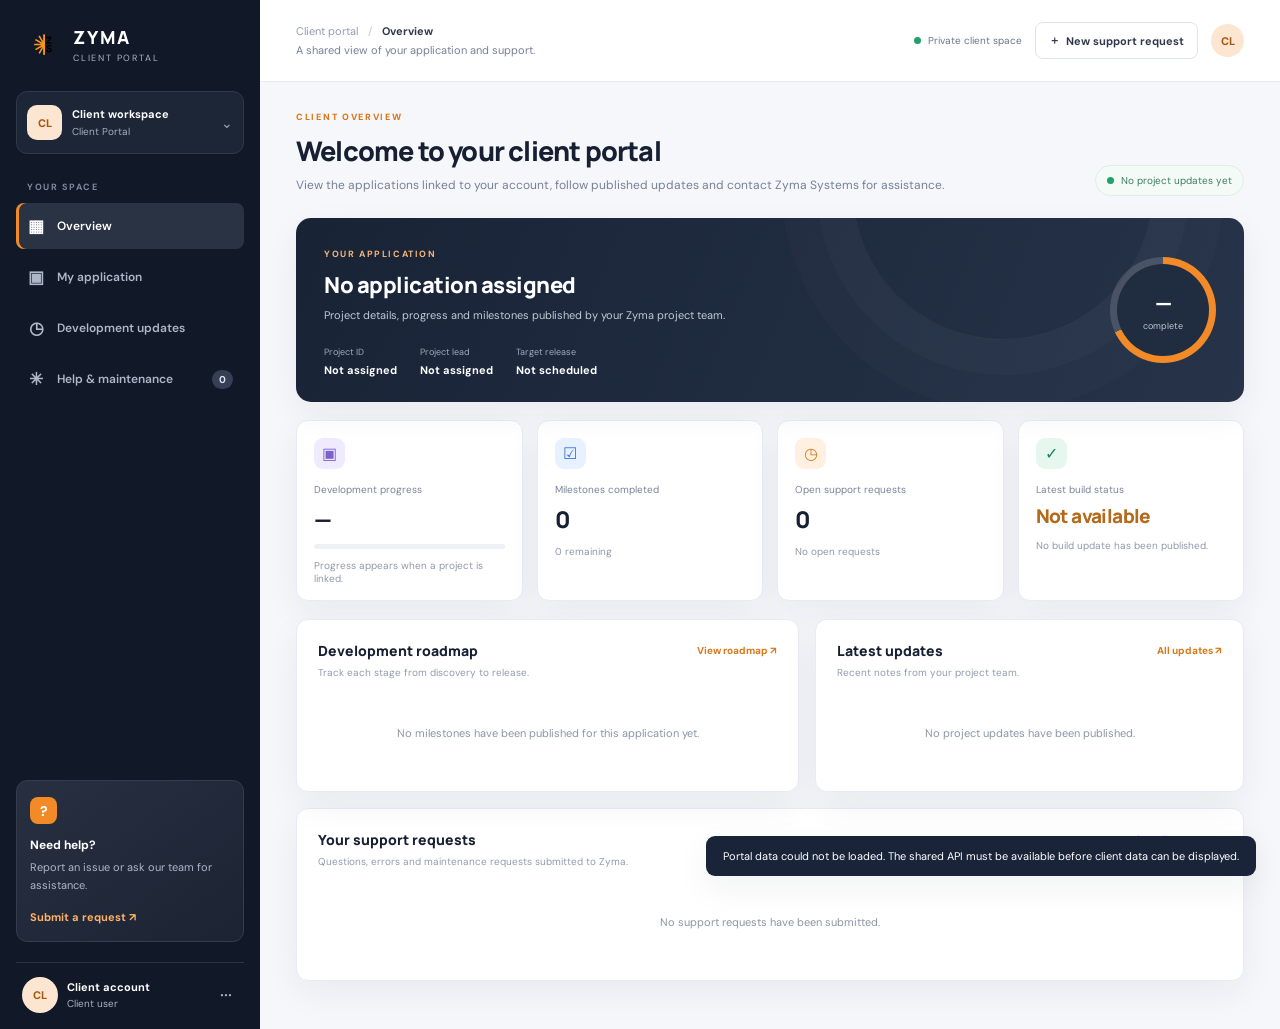
==== client-portal.html @ c05b600d "connected projects" ====
<!doctype html>
<html lang="en">
<head>
  <meta charset="utf-8"><meta name="viewport" content="width=device-width, initial-scale=1">
  <meta name="theme-color" content="#111827"><meta name="description" content="Zyma Systems client application portal">
  <link rel="icon" type="image/png" href="assets/zyma-symbol.png">
  <link rel="preconnect" href="https://fonts.googleapis.com"><link rel="preconnect" href="https://fonts.gstatic.com" crossorigin>
  <link href="https://fonts.googleapis.com/css2?family=DM+Sans:wght@400;500;600;700&family=Manrope:wght@500;600;700;800&display=swap" rel="stylesheet">
  <link rel="stylesheet" href="client-portal.css"><title>Zyma Client Portal</title>
</head>
<body>
  <div class="portal-shell">
    <aside class="portal-sidebar">
      <a class="brand" href="client-portal.html"><img src="assets/zyma-symbol.png" alt="Zyma Systems"><span><strong>ZYMA</strong><small>CLIENT PORTAL</small></span></a>
      <div class="client-workspace"><span class="client-icon">CL</span><div><strong>Client workspace</strong><small>Client Portal</small></div><span class="chevron">⌄</span></div>
      <p class="nav-caption">YOUR SPACE</p>
      <nav class="portal-nav" aria-label="Client portal navigation">
        <button class="portal-nav-item active" data-section="overview"><span>▦</span>Overview</button>
        <button class="portal-nav-item" data-section="application"><span>▣</span>My application</button>
        <button class="portal-nav-item" data-section="updates"><span>◷</span>Development updates</button>
        <button class="portal-nav-item" data-section="support"><span>✳</span>Help & maintenance <b id="nav-ticket-count">0</b></button>
      </nav>
      <div class="sidebar-bottom"><div class="help-card"><span class="help-icon">?</span><strong>Need help?</strong><p>Report an issue or ask our team for assistance.</p><button data-open-request>Submit a request ↗</button></div><div class="portal-user"><span class="avatar">CL</span><span><strong>Client account</strong><small>Client user</small></span><button id="client-menu" aria-label="Account options">···</button></div></div>
    </aside>
    <main class="portal-main">
      <header class="portal-topbar"><div><p class="breadcrumb">Client portal <span>/</span> <strong id="current-breadcrumb">Overview</strong></p><p class="topbar-note">A shared view of your application and support.</p></div><div class="top-actions"><span class="secure-label"><i></i> Private client space</span><button class="outline-button" data-open-request>＋ <span>New support request</span></button><button class="avatar avatar-small" title="Client account">CL</button></div></header>
      <div class="portal-content">
        <section class="portal-section active" id="section-overview">
          <div class="welcome-row"><div><p class="eyebrow">CLIENT OVERVIEW</p><h1>Welcome to your client portal</h1><p class="muted">View the applications linked to your account, follow published updates and contact Zyma Systems for assistance.</p></div><div class="project-selector-wrap" id="project-selector-wrap" hidden><label for="portal-project-selector">Application</label><select id="portal-project-selector" aria-label="Choose an application"></select></div><span class="updated-pill" id="portal-update-status"><i></i> No project updates yet</span></div>
          <div class="project-banner"><div class="banner-copy"><span class="banner-label">YOUR APPLICATION</span><h2>Your application</h2><p>Project details, progress and milestones published by your Zyma project team.</p><div class="banner-meta"><span>Project ID <strong id="portal-project-code">Not assigned</strong></span><span>Project lead <strong id="portal-project-lead">Not assigned</strong></span><span>Target release <strong id="portal-target-date">Not scheduled</strong></span></div></div><div class="progress-ring" aria-label="No project progress available"><div><strong id="portal-progress-ring">—</strong><span>complete</span></div></div></div>
          <div class="stats-grid"><article class="stat-card"><span class="stat-icon purple">▣</span><span class="stat-label">Development progress</span><strong id="portal-progress-stat">—</strong><div class="mini-progress"><span id="portal-progress-bar" style="width:0%"></span></div><small id="portal-progress-note">Progress appears when a project is linked.</small></article><article class="stat-card"><span class="stat-icon blue">☑</span><span class="stat-label">Milestones completed</span><strong id="portal-milestones-completed">—</strong><small id="portal-milestones-note">No milestones available.</small></article><article class="stat-card"><span class="stat-icon orange">◷</span><span class="stat-label">Open support requests</span><strong id="open-ticket-stat">0</strong><small id="support-stat-note">Requests submitted through your account will appear here.</small></article><article class="stat-card"><span class="stat-icon green">✓</span><span class="stat-label">Latest build status</span><strong class="status-word" id="portal-build-status">Not available</strong><small id="portal-build-updated">No build update has been published.</small></article></div>
          <div class="overview-grid"><section class="surface-card milestones-card"><div class="section-heading"><div><h2>Development roadmap</h2><p>Track each stage from discovery to release.</p></div><button class="text-button" data-go="application">View roadmap ↗</button></div><div class="roadmap-list" id="overview-milestone-track"><div class="empty-state">Milestones will appear when they are assigned to your application.</div></div></section>
            <section class="surface-card updates-card"><div class="section-heading"><div><h2>Latest updates</h2><p>Recent notes from your project team.</p></div><button class="text-button" data-go="updates">All updates ↗</button></div><div class="update-feed" id="overview-update-feed"><div class="empty-state">No project updates have been published.</div></div></section></div>
          <section class="surface-card support-preview"><div class="section-heading"><div><h2>Your support requests</h2><p>Questions, errors and maintenance requests submitted to Zyma.</p></div><button class="text-button" data-go="support">View all requests ↗</button></div><div class="ticket-list" id="overview-ticket-list"><div class="empty-state">Your support requests will appear here.</div></div></section>
        </section>
        <section class="portal-section" id="section-application"><div class="page-intro"><p class="eyebrow">PROJECT DETAILS</p><h1>My application</h1><p class="muted">Review the scope, current status and milestone-by-milestone progress of your application.</p></div><div class="detail-layout"><section class="surface-card"><div class="section-heading"><div><h2>Application summary</h2><p>Project information visible to your client account.</p></div><span class="status-chip" id="portal-project-status">No project linked</span></div><dl class="detail-list"><div><dt>Application</dt><dd id="portal-detail-name">Not assigned</dd></div><div><dt>Project reference</dt><dd id="portal-detail-code">Not assigned</dd></div><div><dt>Project start date</dt><dd id="portal-detail-start">Not scheduled</dd></div><div><dt>Target release</dt><dd id="portal-detail-due">Not scheduled</dd></div><div><dt>Project lead</dt><dd id="portal-detail-lead">Not assigned</dd></div><div><dt>Current phase</dt><dd id="portal-detail-phase">Not available</dd></div></dl><div class="scope-block"><h3>Application scope</h3><ul id="portal-scope-list"><li>Project scope has not been published.</li></ul></div></section><section class="surface-card"><div class="section-heading"><div><h2>Milestone tracker</h2><p>Current recorded progress.</p></div></div><div class="milestone-track" id="full-milestone-track"></div></section></div><section class="surface-card portal-tasks-card"><div class="section-heading"><div><h2>Development tasks</h2><p>Tasks recorded by your project team. Internal assignments and priorities are not shown.</p></div><span class="status-chip" id="portal-task-summary">Loading tasks…</span></div><div class="portal-task-list" id="portal-task-list"><div class="empty-state">Loading development tasks…</div></div></section></section>
        <section class="portal-section" id="section-updates"><div class="page-intro"><p class="eyebrow">PROJECT COMMUNICATION</p><h1>Development updates</h1><p class="muted">Progress notes, decisions and release information shared by your project team.</p></div><div class="surface-card"><div class="filter-row"><div><h2>Project activity</h2><p>Updates are shown newest first.</p></div><select id="update-filter" aria-label="Filter updates"><option value="all">All updates</option><option value="Development">Development</option><option value="Milestone">Milestone</option><option value="Approval">Approval</option></select></div><div class="full-update-feed" id="full-update-feed"><div class="empty-state">No project updates have been published.</div></div></div></section>
        <section class="portal-section" id="section-support"><div class="page-intro support-intro"><div><p class="eyebrow">CLIENT SUPPORT</p><h1>Help & maintenance</h1><p class="muted">Report an error, request assistance or ask for maintenance on your application.</p></div><button class="primary-button" data-open-request>＋ Submit a request</button></div><div class="support-notice"><span>i</span><div><strong>Experiencing an error?</strong><p>Include the page where it happened, what you were doing, the exact error message and a screenshot if possible. Do not include passwords or confidential payment details.</p></div></div><div class="support-stats"><div><span>All requests</span><strong id="all-ticket-count">0</strong></div><div><span>Open</span><strong id="open-ticket-count">0</strong></div><div><span>Resolved</span><strong id="resolved-ticket-count">0</strong></div></div><section class="surface-card"><div class="filter-row"><div><h2>Request history</h2><p>Follow progress and see replies from the team.</p></div><select id="ticket-filter" aria-label="Filter support requests"><option value="all">All requests</option><option value="open">Open</option><option value="resolved">Resolved</option></select></div><div class="ticket-list" id="full-ticket-list"></div></section></section>
      </div>
    </main>
  </div>
  <div class="modal-backdrop" id="request-modal" hidden><section class="request-modal" role="dialog" aria-modal="true" aria-labelledby="request-title"><div class="modal-heading"><div><p class="eyebrow">CLIENT SUPPORT</p><h2 id="request-title">Submit a support request</h2><p>Our team will review the details and update the request status.</p></div><button class="close-modal" id="close-request" aria-label="Close">×</button></div><form id="request-form"><label>Request type<select name="type" required><option value="">Select a request type</option><option>Error / bug report</option><option>Technical assistance</option><option>Maintenance request</option><option>Change or enhancement</option><option>General question</option></select></label><label>Subject<input name="subject" required maxlength="120" placeholder="e.g. Error when submitting an enquiry"></label><div class="form-two"><label>Priority<select name="priority" required><option value="Normal">Normal</option><option value="Low">Low</option><option value="High">High</option><option value="Urgent">Urgent — application unavailable</option></select></label><label>Page or feature<input name="location" placeholder="e.g. Enquiries page"></label></div><label>Describe the issue or request<textarea name="description" required rows="5" placeholder="What happened? What did you expect? Include any error message and steps to reproduce it."></textarea></label><label>Screenshot or evidence <span class="optional">(optional)</span><input type="file" name="attachment" id="request-attachment" accept="image/*,.pdf,.txt,.log"><small class="field-hint">Attach a screenshot, log file or document that helps explain the issue.</small></label><div class="privacy-note">Please do not include passwords, access tokens or confidential personal/payment information.</div><p class="form-feedback" id="request-feedback" role="status"></p><div class="modal-actions"><button type="button" class="outline-button" id="cancel-request">Cancel</button><button class="primary-button" type="submit">Submit request ↗</button></div></form></section></div>
  <div class="toast" id="portal-toast" role="status" aria-live="polite"></div>
  <script src="client-portal.js"></script>
</body></html>
---- client-portal.css ----
:root{--ink:#172033;--muted:#758096;--line:#e8ebf1;--panel:#fff;--bg:#f6f7fb;--orange:#f28a28;--orange-dark:#dc7415;--nav:#111827;--nav-muted:#a5adbd;--green:#16845b;--blue:#3878d6;--purple:#7b61c9;--shadow:0 12px 35px rgba(23,32,51,.06)}*{box-sizing:border-box}body{margin:0;background:var(--bg);color:var(--ink);font-family:'DM Sans',sans-serif;font-size:14px}button,input,select,textarea{font:inherit}button{cursor:pointer}button:focus-visible,a:focus-visible,input:focus-visible,select:focus-visible,textarea:focus-visible{outline:3px solid #f5b46f;outline-offset:2px}.portal-shell{min-height:100vh;display:grid;grid-template-columns:260px minmax(0,1fr)}.portal-sidebar{background:var(--nav);color:#fff;display:flex;flex-direction:column;padding:25px 16px 16px;min-height:100vh}.brand{display:flex;align-items:center;gap:11px;text-decoration:none;color:#fff;padding:0 9px 27px}.brand img{width:37px;height:37px;object-fit:contain}.brand span,.client-workspace div,.portal-user>span:nth-child(2){display:flex;flex-direction:column;gap:3px}.brand strong{font:800 18px Manrope,sans-serif;letter-spacing:2px}.brand small{font-size:9px;letter-spacing:1.8px;color:#aeb5c4}.client-workspace{display:flex;align-items:center;gap:10px;padding:13px 10px;background:#1d2637;border:1px solid #30394a;border-radius:11px;margin-bottom:27px}.client-icon{width:35px;height:35px;border-radius:10px;background:#fce6d2;color:#a9550b;display:grid;place-items:center;font-weight:800;font-size:11px;flex-shrink:0}.client-workspace div{min-width:0;flex:1}.client-workspace strong{font-size:11px;line-height:1.4}.client-workspace small{font-size:10px;color:var(--nav-muted)}.chevron{color:#9ba5b6}.nav-caption{font-size:9px;font-weight:700;letter-spacing:1.5px;color:#7f899d;padding:0 11px;margin:0 0 10px}.portal-nav{display:grid;gap:5px}.portal-nav-item{border:0;background:transparent;color:#aeb7c8;text-align:left;border-radius:8px;padding:12px 11px;display:flex;align-items:center;gap:12px;font-weight:600;font-size:12px}.portal-nav-item>span{width:18px;font-size:17px;text-align:center}.portal-nav-item b{margin-left:auto;border-radius:20px;background:#354054;color:#dfe5ef;font-size:10px;padding:3px 7px}.portal-nav-item:hover,.portal-nav-item.active{background:#2a3344;color:#fff}.portal-nav-item.active{box-shadow:inset 3px 0 var(--orange)}.sidebar-bottom{margin-top:auto}.help-card{padding:16px 13px;border-radius:11px;background:linear-gradient(145deg,#272f40,#1c2434);border:1px solid #343c4d;margin:20px 0}.help-icon{width:27px;height:27px;border-radius:8px;background:#f28a28;color:#fff;display:grid;place-items:center;font-weight:800;margin-bottom:11px}.help-card strong{font-size:12px}.help-card p{font-size:11px;line-height:1.6;color:#aeb7c8;margin:6px 0 13px}.help-card button{padding:0;border:0;background:transparent;color:#ffb267;font-weight:700;font-size:11px}.portal-user{display:flex;align-items:center;gap:9px;padding:14px 6px 0;border-top:1px solid #2d3545}.avatar{display:grid;place-items:center;border:0;border-radius:50%;width:36px;height:36px;background:#fce6d2;color:#a9550b;font-weight:800;font-size:11px;flex-shrink:0}.portal-user>span:nth-child(2){min-width:0;flex:1}.portal-user strong{font-size:11px}.portal-user small{font-size:10px;color:#aab3c3}.portal-user button{border:0;background:transparent;color:#aab3c3;font-size:20px}.portal-main{min-width:0}.portal-topbar{height:82px;padding:0 36px;border-bottom:1px solid var(--line);background:#fff;display:flex;align-items:center;justify-content:space-between;gap:20px}.breadcrumb{margin:0 0 5px;color:#929bad;font-size:11px}.breadcrumb span{padding:0 7px;color:#c2c8d3}.breadcrumb strong{color:#30394b;font-weight:700}.topbar-note{margin:0;font-size:11px;color:var(--muted)}.top-actions{display:flex;align-items:center;gap:13px}.secure-label{font-size:10px;color:#687589;display:flex;align-items:center;gap:7px;white-space:nowrap}.secure-label i,.updated-pill i{display:inline-block;width:7px;height:7px;border-radius:50%;background:#20a16b}.outline-button,.primary-button{border-radius:8px;padding:10px 13px;font-weight:700;font-size:11px;display:inline-flex;align-items:center;justify-content:center;gap:6px}.outline-button{border:1px solid #dfe4ec;background:#fff;color:#30394b}.outline-button:hover{background:#f8f9fb}.primary-button{border:1px solid var(--orange);background:var(--orange);color:#fff;box-shadow:0 4px 9px #f28a2826}.primary-button:hover{background:var(--orange-dark)}.avatar-small{width:33px;height:33px}.portal-content{max-width:1510px;margin:0 auto;padding:29px 36px 48px}.portal-section{display:none}.portal-section.active{display:block;animation:fade-in .22s ease}@keyframes fade-in{from{opacity:.5;transform:translateY(3px)}to{opacity:1;transform:none}}.welcome-row,.page-intro{display:flex;justify-content:space-between;align-items:flex-end;gap:18px;margin-bottom:22px}.eyebrow{font-size:9px;letter-spacing:1.7px;font-weight:800;color:var(--orange-dark);margin:0 0 9px}.welcome-row h1,.page-intro h1{font:800 27px Manrope,sans-serif;letter-spacing:-.8px;margin:0 0 7px}.muted{color:var(--muted);font-size:12px;line-height:1.65;margin:0}.updated-pill{border:1px solid #dcefe5;border-radius:20px;background:#f4fbf7;padding:8px 11px;color:#3d7d60;font-size:10px;display:flex;align-items:center;gap:7px;white-space:nowrap}.project-banner{border-radius:15px;background:linear-gradient(112deg,#182336,#263348);color:#fff;padding:25px 28px;display:flex;align-items:center;justify-content:space-between;gap:24px;position:relative;overflow:hidden;box-shadow:var(--shadow)}.project-banner:after{content:"";position:absolute;width:300px;height:300px;border-radius:50%;border:1px solid #ffffff0c;right:90px;top:-180px;box-shadow:0 0 0 35px #ffffff05,0 0 0 70px #ffffff04;pointer-events:none}.banner-copy{position:relative;z-index:1}.banner-label{font-size:9px;font-weight:700;letter-spacing:1.6px;color:#f6b774}.banner-copy h2{font:800 22px Manrope,sans-serif;margin:9px 0 7px;letter-spacing:-.5px}.banner-copy>p{font-size:11px;color:#c2cad7;margin:0;max-width:610px;line-height:1.6}.banner-meta{display:flex;flex-wrap:wrap;gap:23px;margin-top:22px}.banner-meta span{display:flex;flex-direction:column;gap:5px;font-size:9px;color:#9faabd}.banner-meta strong{font-size:11px;color:#fff}.progress-ring{position:relative;z-index:1;width:106px;height:106px;border-radius:50%;display:grid;place-items:center;flex-shrink:0;background:conic-gradient(var(--orange) 0 68%,#ffffff24 68% 100%)}.progress-ring:before{content:"";position:absolute;inset:7px;border-radius:50%;background:#202c40}.progress-ring div{position:relative;display:flex;flex-direction:column;align-items:center;gap:2px}.progress-ring strong{font:800 22px Manrope,sans-serif}.progress-ring span{font-size:9px;color:#bdc6d5}.stats-grid{display:grid;grid-template-columns:repeat(4,minmax(0,1fr));gap:14px;margin:18px 0}.stat-card,.surface-card{background:var(--panel);border:1px solid var(--line);border-radius:12px;box-shadow:var(--shadow)}.stat-card{padding:17px 17px 15px;min-width:0}.stat-icon{display:grid;place-items:center;width:31px;height:31px;border-radius:9px;font-size:16px;margin-bottom:14px}.purple{background:#f0eaff;color:var(--purple)}.blue{background:#e7f1ff;color:var(--blue)}.orange{background:#fff0e1;color:#dc7b1c}.green{background:#e5f7ee;color:var(--green)}.stat-label{display:block;font-size:10px;color:#798499;margin-bottom:7px}.stat-card>strong{display:block;font:800 23px Manrope,sans-serif;letter-spacing:-.6px;margin-bottom:7px}.stat-card>strong small{font-size:13px;color:#a1a9b8}.stat-card>small{font-size:10px;color:#9099a9;display:block;margin-top:10px}.mini-progress,.inline-progress{height:5px;border-radius:10px;background:#edf0f5;overflow:hidden}.mini-progress span,.inline-progress span{height:100%;display:block;border-radius:10px;background:var(--orange)}.mini-progress{margin-top:9px}.stat-card .status-word{font-size:19px;color:#b46a1a}.overview-grid{display:grid;grid-template-columns:minmax(0,1.08fr) minmax(0,.92fr);gap:16px;margin-bottom:16px}.surface-card{padding:21px;min-width:0}.section-heading,.filter-row{display:flex;align-items:flex-start;justify-content:space-between;gap:15px;margin-bottom:16px}.section-heading h2,.filter-row h2{font:800 14px Manrope,sans-serif;margin:0 0 5px}.section-heading p,.filter-row p{font-size:10px;color:#929bad;margin:0;line-height:1.5}.text-button{background:transparent;border:0;padding:3px 0;color:#d97719;font-weight:700;font-size:10px;white-space:nowrap}.roadmap-list{display:grid}.roadmap-item{display:grid;grid-template-columns:27px minmax(0,1fr) auto;gap:10px;align-items:start;padding:13px 0;border-bottom:1px solid #f0f2f6}.roadmap-item:last-child{border-bottom:0;padding-bottom:0}.roadmap-mark{height:23px;width:23px;border-radius:50%;display:grid;place-items:center;font-size:10px;font-weight:800;background:#f0f2f6;color:#9199a8}.roadmap-item.done .roadmap-mark{background:#e2f5eb;color:#138457}.roadmap-item.current .roadmap-mark{background:#fff0e0;color:#d97719;border:1px solid #f7d6b0}.roadmap-item strong{font-size:11px;display:block;margin:2px 0 5px}.roadmap-item small{display:block;font-size:10px;color:#929bad;line-height:1.5}.roadmap-status{font-size:9px;color:#8b95a6;white-space:nowrap;padding-top:5px}.roadmap-status.in-progress{color:#c16b10;font-weight:700}.inline-progress{margin-top:10px;max-width:230px}.update-feed{display:grid}.update-item{display:grid;grid-template-columns:10px minmax(0,1fr);gap:11px;padding:15px 0;border-bottom:1px solid #eff1f5}.update-item:first-child{padding-top:2px}.update-item:last-child{border-bottom:0;padding-bottom:0}.update-dot{width:8px;height:8px;border-radius:50%;margin-top:5px}.orange-dot{background:var(--orange)}.blue-dot{background:#4e8de3}.green-dot{background:#25a16c}.update-meta{display:flex;align-items:flex-start;justify-content:space-between;gap:10px}.update-meta strong{font-size:11px}.update-meta time{font-size:9px;color:#9ba4b3;white-space:nowrap}.update-item p{font-size:10px;color:#788397;line-height:1.6;margin:7px 0 8px}.update-tag{display:inline-block;font-size:9px;color:#687589;background:#f2f4f8;padding:4px 7px;border-radius:5px}.support-preview{margin-top:16px}.ticket-list{display:grid;gap:10px}.ticket-row{display:grid;grid-template-columns:37px minmax(0,1fr) auto;gap:12px;align-items:center;padding:13px;border:1px solid #edf0f5;border-radius:9px}.ticket-symbol{width:36px;height:36px;display:grid;place-items:center;border-radius:9px;background:#fff0e1;color:#cf7518;font-size:17px}.ticket-main{min-width:0}.ticket-main strong{display:block;font-size:11px;margin-bottom:5px;overflow-wrap:anywhere}.ticket-meta{display:flex;flex-wrap:wrap;gap:8px;color:#8d97a8;font-size:9px}.ticket-right{display:flex;align-items:flex-end;flex-direction:column;gap:7px}.status-chip,.priority-chip{display:inline-flex;border-radius:20px;padding:5px 8px;font-size:9px;font-weight:700;white-space:nowrap}.status-open{background:#fff3e5;color:#b76a13}.status-progress{background:#eaf2ff;color:#336cc1}.status-resolved{background:#e7f7ee;color:#16845b}.priority-chip{background:#f3f4f7;color:#758096}.priority-high{background:#fff0e9;color:#c04d26}.priority-urgent{background:#fee9e9;color:#b42318}.ticket-open-link{border:0;background:none;color:#d97719;font-size:10px;font-weight:700;padding:0}.page-intro{align-items:flex-start;margin-bottom:22px}.page-intro h1{margin-bottom:8px}.detail-layout{display:grid;grid-template-columns:minmax(0,1.1fr) minmax(0,.9fr);gap:16px}.detail-list{margin:0}.detail-list div{display:grid;grid-template-columns:155px minmax(0,1fr);gap:12px;padding:12px 0;border-bottom:1px solid #eff1f5}.detail-list dt{color:#8b95a6;font-size:11px}.detail-list dd{margin:0;font-size:11px;font-weight:700;overflow-wrap:anywhere}.scope-block{padding-top:18px}.scope-block h3{font:800 12px Manrope;margin:0 0 10px}.scope-block ul{padding-left:17px;margin:0;color:#697589;font-size:11px;line-height:2}.milestone-track{display:grid}.milestone-track .roadmap-item{grid-template-columns:27px minmax(0,1fr) auto}.milestone-track .roadmap-item strong{font-size:10px}.filter-row{align-items:center}.filter-row select{padding:9px 28px 9px 10px;border:1px solid #e1e5ed;border-radius:7px;background:#fff;color:#596579;font-size:10px}.full-update-feed .update-item{padding:18px 2px}.full-update-feed .update-item p{font-size:11px}.support-intro{align-items:flex-end}.support-notice{display:flex;gap:12px;padding:15px;border:1px solid #f5dfc5;background:#fff9f1;border-radius:10px;margin-bottom:16px}.support-notice>span{display:grid;place-items:center;width:23px;height:23px;border-radius:50%;background:#ffe6c8;color:#a95c0a;font-weight:800;flex-shrink:0}.support-notice strong{font-size:11px}.support-notice p{font-size:10px;color:#8d765e;line-height:1.6;margin:5px 0 0}.support-stats{display:grid;grid-template-columns:repeat(3,1fr);gap:13px;margin-bottom:16px}.support-stats div{border:1px solid var(--line);border-radius:10px;background:#fff;padding:16px}.support-stats span{display:block;color:#8b95a6;font-size:10px;margin-bottom:8px}.support-stats strong{font:800 21px Manrope}.empty-state{text-align:center;padding:30px 15px;color:#8b95a6;font-size:11px}.modal-backdrop{position:fixed;inset:0;background:#101827a8;z-index:10;display:grid;place-items:center;padding:20px;overflow:auto}.modal-backdrop[hidden]{display:none}.request-modal{width:min(610px,100%);max-height:calc(100vh - 40px);overflow:auto;background:#fff;border-radius:15px;padding:25px;box-shadow:0 25px 80px #0003}.modal-heading{display:flex;justify-content:space-between;gap:15px;margin-bottom:20px}.modal-heading h2{font:800 20px Manrope;margin:0 0 7px}.modal-heading p:last-child{font-size:11px;color:#818b9e;margin:0}.close-modal{width:30px;height:30px;border:0;background:#f2f4f8;border-radius:8px;font-size:22px;color:#677287;flex-shrink:0}.request-modal form{display:grid;gap:13px}.request-modal label{display:grid;gap:7px;font-size:10px;font-weight:700;color:#4c5669}.request-modal input,.request-modal select,.request-modal textarea{width:100%;border:1px solid #dfe4ec;border-radius:8px;padding:11px 12px;background:#fff;color:#202a3c;font-size:11px;font-weight:400}.request-modal textarea{resize:vertical;line-height:1.6}.request-modal input[type=file]{padding:9px}.form-two{display:grid;grid-template-columns:1fr 1fr;gap:12px}.optional,.field-hint{font-weight:400;color:#929bad}.field-hint{font-size:9px}.privacy-note{font-size:10px;line-height:1.6;color:#8a6a44;background:#fff8ed;padding:10px;border-radius:7px}.form-feedback{margin:0;font-size:11px;color:#16845b}.modal-actions{display:flex;justify-content:flex-end;gap:9px;padding-top:3px}.toast{position:fixed;right:24px;bottom:24px;z-index:15;background:#192438;color:#fff;border-radius:9px;padding:13px 17px;font-size:11px;box-shadow:var(--shadow);opacity:0;transform:translateY(8px);pointer-events:none;transition:.2s}.toast.show{opacity:1;transform:none}body.modal-open{overflow:hidden}@media(max-width:1100px){.portal-shell{grid-template-columns:225px minmax(0,1fr)}.portal-topbar{padding:0 24px}.portal-content{padding:25px 24px 40px}.stats-grid{grid-template-columns:repeat(2,minmax(0,1fr))}.overview-grid,.detail-layout{grid-template-columns:1fr}.secure-label{display:none}}@media(max-width:700px){.portal-shell{grid-template-columns:1fr}.portal-sidebar{min-height:auto;padding:16px;display:block}.brand{padding:0 4px 16px}.client-workspace,.nav-caption,.portal-nav,.sidebar-bottom{display:none}.portal-sidebar:focus-within .portal-nav{display:grid}.portal-topbar{height:auto;min-height:70px;padding:15px 17px}.topbar-note{display:none}.top-actions{gap:7px}.top-actions .outline-button{padding:9px}.top-actions .outline-button span{display:none}.portal-content{padding:22px 15px 35px}.welcome-row,.support-intro{align-items:flex-start;flex-direction:column}.welcome-row h1,.page-intro h1{font-size:23px}.project-banner{padding:20px;align-items:flex-start}.banner-copy h2{font-size:18px}.banner-meta{gap:14px}.progress-ring{width:76px;height:76px}.progress-ring:before{inset:5px}.progress-ring strong{font-size:17px}.progress-ring span{font-size:8px}.stats-grid{gap:9px}.stat-card{padding:13px}.stat-card>strong{font-size:20px}.overview-grid{gap:12px}.surface-card{padding:16px}.roadmap-item{grid-template-columns:25px minmax(0,1fr)}.roadmap-status{grid-column:2;padding-top:0}.ticket-row{grid-template-columns:32px minmax(0,1fr)}.ticket-symbol{width:32px;height:32px}.ticket-right{grid-column:2;flex-direction:row;align-items:center;justify-content:space-between}.detail-list div{grid-template-columns:115px minmax(0,1fr)}.form-two{grid-template-columns:1fr}.request-modal{padding:19px}.top-actions .avatar-small{display:none}}@media(prefers-reduced-motion:reduce){*,*:before,*:after{animation:none!important;transition:none!important}}

.project-selector-wrap{display:grid;gap:6px;min-width:min(260px,100%)}.project-selector-wrap[hidden]{display:none}.project-selector-wrap label{font-size:11px;font-weight:700;color:var(--muted)}.project-selector-wrap select{min-height:40px;width:100%;border:1px solid var(--border);border-radius:9px;padding:0 11px;background:var(--surface);color:var(--text);font:inherit}.project-selector-wrap select:focus{outline:2px solid var(--orange);outline-offset:2px}


/* Client-visible development tasks */
.portal-tasks-card{margin-top:18px}
.portal-task-list{display:grid;gap:0}
.portal-task-row{display:grid;grid-template-columns:10px minmax(0,1fr) auto;align-items:start;gap:12px;padding:15px 0;border-bottom:1px solid var(--border)}
.portal-task-row:last-child{border-bottom:0}
.portal-task-status{width:9px;height:9px;border-radius:50%;background:#9aa4b5;margin-top:5px}
.portal-task-status.in-progress{background:#e59b24}
.portal-task-status.in-review{background:#4d82d6}
.portal-task-status.blocked{background:#d94c4c}
.portal-task-status.completed{background:#21966b}
.portal-task-copy{min-width:0}
.portal-task-copy strong{display:block;color:var(--text);font-size:12px;line-height:1.5;overflow-wrap:anywhere}
.portal-task-copy p{margin:4px 0;color:var(--muted);font-size:11px;line-height:1.6;overflow-wrap:anywhere}
.portal-task-copy small{display:block;margin-top:5px;color:var(--muted);font-size:10px}
.portal-task-badge{display:inline-flex;align-items:center;white-space:nowrap;border-radius:20px;padding:5px 8px;background:var(--surface-soft,#f2f4f8);color:var(--muted);font-size:10px;font-weight:700}
.portal-task-badge.in-progress{background:#fff4dd;color:#98620d}
.portal-task-badge.in-review{background:#eaf2ff;color:#315f9e}
.portal-task-badge.blocked{background:#fff0f0;color:#ad3636}
.portal-task-badge.completed{background:#e5f7ee;color:#14764f}
@media(max-width:700px){.portal-task-row{grid-template-columns:9px minmax(0,1fr)}.portal-task-badge{grid-column:2;justify-self:start}}
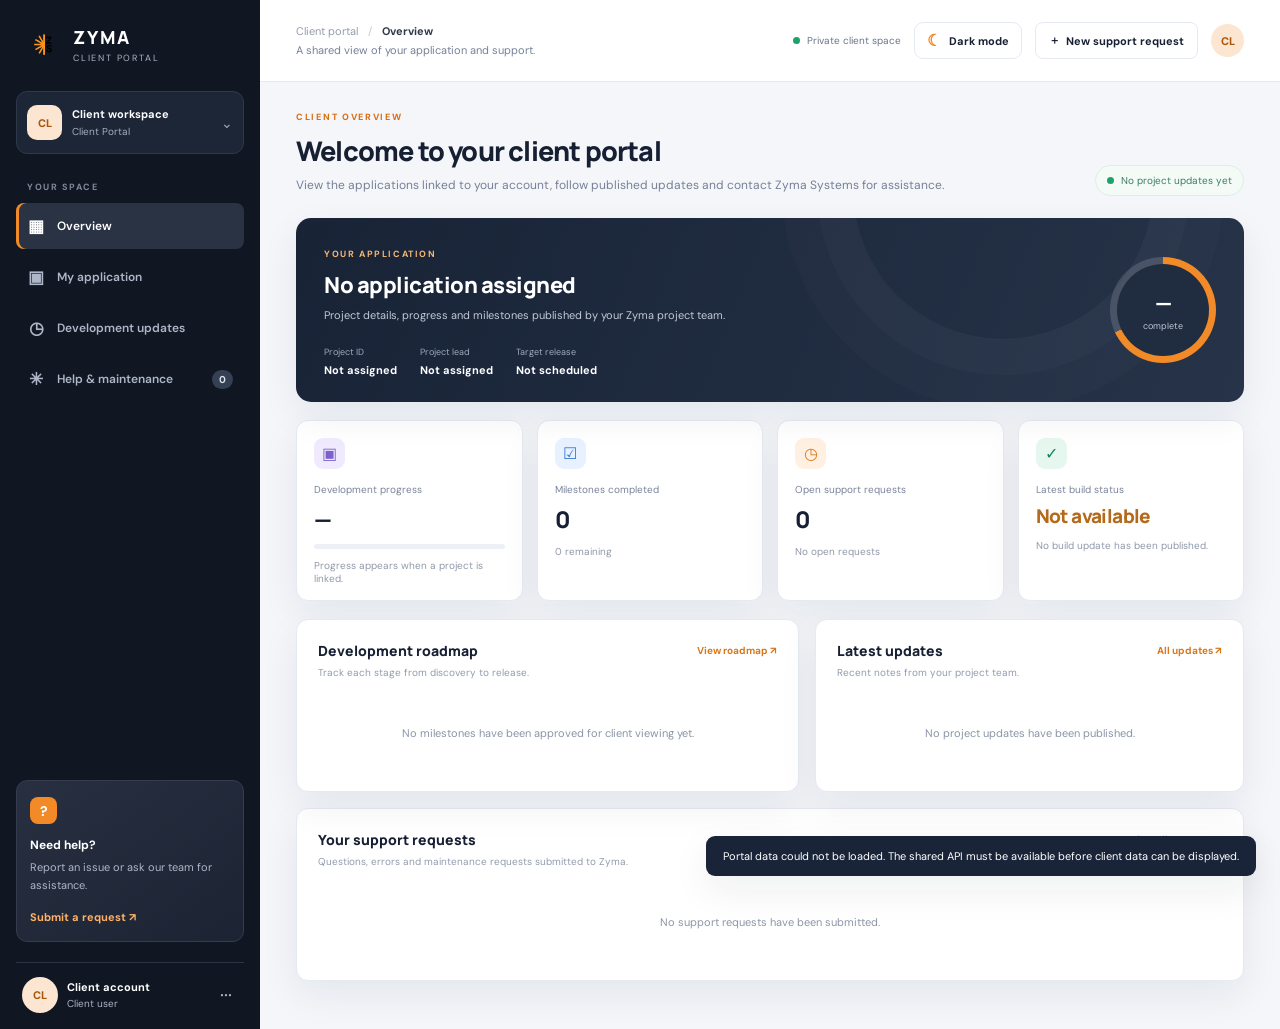
==== commit 5b65b1d6: "new look" ====
--- a/client-portal.html
+++ b/client-portal.html
@@ -23,7 +23,7 @@
       <div class="sidebar-bottom"><div class="help-card"><span class="help-icon">?</span><strong>Need help?</strong><p>Report an issue or ask our team for assistance.</p><button data-open-request>Submit a request ↗</button></div><div class="portal-user"><span class="avatar">CL</span><span><strong>Client account</strong><small>Client user</small></span><button id="client-menu" aria-label="Account options">···</button></div></div>
     </aside>
     <main class="portal-main">
-      <header class="portal-topbar"><div><p class="breadcrumb">Client portal <span>/</span> <strong id="current-breadcrumb">Overview</strong></p><p class="topbar-note">A shared view of your application and support.</p></div><div class="top-actions"><span class="secure-label"><i></i> Private client space</span><button class="outline-button" data-open-request>＋ <span>New support request</span></button><button class="avatar avatar-small" title="Client account">CL</button></div></header>
+      <header class="portal-topbar"><div><p class="breadcrumb">Client portal <span>/</span> <strong id="current-breadcrumb">Overview</strong></p><p class="topbar-note">A shared view of your application and support.</p></div><div class="top-actions"><span class="secure-label"><i></i> Private client space</span><button class="theme-toggle" id="theme-toggle" type="button" aria-label="Switch to dark mode" title="Switch theme"><span class="theme-toggle-icon" aria-hidden="true">☾</span><span class="theme-toggle-label">Dark mode</span></button><button class="outline-button" data-open-request>＋ <span>New support request</span></button><button class="avatar avatar-small" title="Client account">CL</button></div></header>
       <div class="portal-content">
         <section class="portal-section active" id="section-overview">
           <div class="welcome-row"><div><p class="eyebrow">CLIENT OVERVIEW</p><h1>Welcome to your client portal</h1><p class="muted">View the applications linked to your account, follow published updates and contact Zyma Systems for assistance.</p></div><div class="project-selector-wrap" id="project-selector-wrap" hidden><label for="portal-project-selector">Application</label><select id="portal-project-selector" aria-label="Choose an application"></select></div><span class="updated-pill" id="portal-update-status"><i></i> No project updates yet</span></div>
@@ -33,7 +33,7 @@
             <section class="surface-card updates-card"><div class="section-heading"><div><h2>Latest updates</h2><p>Recent notes from your project team.</p></div><button class="text-button" data-go="updates">All updates ↗</button></div><div class="update-feed" id="overview-update-feed"><div class="empty-state">No project updates have been published.</div></div></section></div>
           <section class="surface-card support-preview"><div class="section-heading"><div><h2>Your support requests</h2><p>Questions, errors and maintenance requests submitted to Zyma.</p></div><button class="text-button" data-go="support">View all requests ↗</button></div><div class="ticket-list" id="overview-ticket-list"><div class="empty-state">Your support requests will appear here.</div></div></section>
         </section>
-        <section class="portal-section" id="section-application"><div class="page-intro"><p class="eyebrow">PROJECT DETAILS</p><h1>My application</h1><p class="muted">Review the scope, current status and milestone-by-milestone progress of your application.</p></div><div class="detail-layout"><section class="surface-card"><div class="section-heading"><div><h2>Application summary</h2><p>Project information visible to your client account.</p></div><span class="status-chip" id="portal-project-status">No project linked</span></div><dl class="detail-list"><div><dt>Application</dt><dd id="portal-detail-name">Not assigned</dd></div><div><dt>Project reference</dt><dd id="portal-detail-code">Not assigned</dd></div><div><dt>Project start date</dt><dd id="portal-detail-start">Not scheduled</dd></div><div><dt>Target release</dt><dd id="portal-detail-due">Not scheduled</dd></div><div><dt>Project lead</dt><dd id="portal-detail-lead">Not assigned</dd></div><div><dt>Current phase</dt><dd id="portal-detail-phase">Not available</dd></div></dl><div class="scope-block"><h3>Application scope</h3><ul id="portal-scope-list"><li>Project scope has not been published.</li></ul></div></section><section class="surface-card"><div class="section-heading"><div><h2>Milestone tracker</h2><p>Current recorded progress.</p></div></div><div class="milestone-track" id="full-milestone-track"></div></section></div><section class="surface-card portal-tasks-card"><div class="section-heading"><div><h2>Development tasks</h2><p>Tasks recorded by your project team. Internal assignments and priorities are not shown.</p></div><span class="status-chip" id="portal-task-summary">Loading tasks…</span></div><div class="portal-task-list" id="portal-task-list"><div class="empty-state">Loading development tasks…</div></div></section></section>
+        <section class="portal-section" id="section-application"><div class="page-intro"><p class="eyebrow">PROJECT DETAILS</p><h1>My application</h1><p class="muted">Review the scope, current status and milestone-by-milestone progress of your application.</p></div><div class="detail-layout"><section class="surface-card"><div class="section-heading"><div><h2>Application summary</h2><p>Project information visible to your client account.</p></div><span class="status-chip" id="portal-project-status">No project linked</span></div><dl class="detail-list"><div><dt>Application</dt><dd id="portal-detail-name">Not assigned</dd></div><div><dt>Project reference</dt><dd id="portal-detail-code">Not assigned</dd></div><div><dt>Project start date</dt><dd id="portal-detail-start">Not scheduled</dd></div><div><dt>Target release</dt><dd id="portal-detail-due">Not scheduled</dd></div><div><dt>Project lead</dt><dd id="portal-detail-lead">Not assigned</dd></div><div><dt>Current phase</dt><dd id="portal-detail-phase">Not available</dd></div></dl><div class="scope-block"><h3>Application scope</h3><ul id="portal-scope-list"><li>Project scope has not been published.</li></ul></div></section><section class="surface-card"><div class="section-heading"><div><h2>Milestone tracker</h2><p>Current recorded progress.</p></div></div><div class="milestone-track" id="full-milestone-track"></div></section></div><section class="surface-card portal-tasks-card"><div class="section-heading"><div><h2>Development tasks</h2><p>Tasks recorded by your project team. Internal assignments and priorities are not shown.</p></div><span class="status-chip" id="portal-task-summary">Loading tasks…</span></div><div class="task-board-intro"><span class="pinboard-pin" aria-hidden="true">✦</span><div><strong>Your project pinboard</strong><p>Follow the work currently on the board. Finished tasks are filed away below.</p></div></div><div class="portal-task-list" id="portal-task-list"><div class="empty-state">Loading development tasks…</div></div></section></section>
         <section class="portal-section" id="section-updates"><div class="page-intro"><p class="eyebrow">PROJECT COMMUNICATION</p><h1>Development updates</h1><p class="muted">Progress notes, decisions and release information shared by your project team.</p></div><div class="surface-card"><div class="filter-row"><div><h2>Project activity</h2><p>Updates are shown newest first.</p></div><select id="update-filter" aria-label="Filter updates"><option value="all">All updates</option><option value="Development">Development</option><option value="Milestone">Milestone</option><option value="Approval">Approval</option></select></div><div class="full-update-feed" id="full-update-feed"><div class="empty-state">No project updates have been published.</div></div></div></section>
         <section class="portal-section" id="section-support"><div class="page-intro support-intro"><div><p class="eyebrow">CLIENT SUPPORT</p><h1>Help & maintenance</h1><p class="muted">Report an error, request assistance or ask for maintenance on your application.</p></div><button class="primary-button" data-open-request>＋ Submit a request</button></div><div class="support-notice"><span>i</span><div><strong>Experiencing an error?</strong><p>Include the page where it happened, what you were doing, the exact error message and a screenshot if possible. Do not include passwords or confidential payment details.</p></div></div><div class="support-stats"><div><span>All requests</span><strong id="all-ticket-count">0</strong></div><div><span>Open</span><strong id="open-ticket-count">0</strong></div><div><span>Resolved</span><strong id="resolved-ticket-count">0</strong></div></div><section class="surface-card"><div class="filter-row"><div><h2>Request history</h2><p>Follow progress and see replies from the team.</p></div><select id="ticket-filter" aria-label="Filter support requests"><option value="all">All requests</option><option value="open">Open</option><option value="resolved">Resolved</option></select></div><div class="ticket-list" id="full-ticket-list"></div></section></section>
       </div>
--- a/client-portal.css
+++ b/client-portal.css
@@ -23,3 +23,19 @@
 .portal-task-badge.blocked{background:#fff0f0;color:#ad3636}
 .portal-task-badge.completed{background:#e5f7ee;color:#14764f}
 @media(max-width:700px){.portal-task-row{grid-template-columns:9px minmax(0,1fr)}.portal-task-badge{grid-column:2;justify-self:start}}
+
+/* Zyma Systems client portal refresh: brand orange, graphite and calm neutrals */
+:root{--orange:#f28a28;--orange-dark:#d96f13;--nav:#101722;--bg:#f4f6fa;--panel:#fff;--surface:#fff;--surface-soft:#f5f7fb;--text:#172033;--muted:#758096;--border:#e5e9f0;--line:#e5e9f0;--shadow:0 14px 38px rgba(20,29,45,.07)}
+html{color-scheme:light}body{background:var(--bg);color:var(--text);transition:background .2s,color .2s}.portal-topbar{background:var(--panel);border-color:var(--border)}.surface-card,.stat-card,.support-stats div{background:var(--panel);border-color:var(--border)}.outline-button{background:var(--panel);color:var(--text);border-color:var(--border)}.filter-row select,.request-modal input,.request-modal select,.request-modal textarea{background:var(--panel);color:var(--text);border-color:var(--border)}
+.theme-toggle{display:inline-flex;align-items:center;gap:8px;min-height:37px;padding:0 12px;border:1px solid var(--border);border-radius:9px;background:var(--panel);color:var(--text);font-size:11px;font-weight:700;white-space:nowrap;transition:border-color .18s,background .18s}.theme-toggle:hover{border-color:var(--orange)}.theme-toggle-icon{font-size:16px;color:var(--orange);line-height:1}
+/* Application summary gets a clearer information hierarchy */
+#section-application>.page-intro{display:block;padding:5px 0 4px}#section-application>.page-intro h1{font-size:clamp(28px,3vw,36px);letter-spacing:-1.2px;margin-bottom:9px}#section-application .detail-layout{align-items:stretch;gap:18px}#section-application .detail-layout>.surface-card{border-radius:16px;padding:24px;box-shadow:var(--shadow)}#section-application .section-heading h2{font-size:15px;letter-spacing:-.25px}#section-application .section-heading p{font-size:11px;line-height:1.6}#section-application .detail-list{margin-top:14px}#section-application .detail-list div{grid-template-columns:minmax(120px,.75fr) minmax(0,1.25fr);padding:14px 0;border-color:var(--border)}#section-application .detail-list dt{font-size:11px}#section-application .detail-list dd{font-size:12px;line-height:1.5}#section-application .scope-block{margin-top:5px;padding:17px 16px;background:var(--surface-soft);border:1px solid var(--border);border-radius:12px}#section-application .scope-block h3{font-size:12px}#section-application .scope-block ul{font-size:11px;line-height:1.9}#section-application #portal-project-status{background:#fff0e0;color:#a95208;padding:7px 10px;font-size:10px}
+/* A real-road-inspired development journey */
+#full-milestone-track{position:relative;display:grid;gap:0;padding:10px 0 8px;isolation:isolate}#full-milestone-track:before{content:"";position:absolute;z-index:-1;top:28px;bottom:28px;left:34px;width:28px;border:2px solid #aeb7c5;border-radius:18px;background:repeating-linear-gradient(to bottom,transparent 0 12px,#ffffff 12px 21px,transparent 21px 31px),#e4e8ef;box-shadow:inset 0 0 0 5px #d6dce6}#full-milestone-track .roadmap-item{position:relative;min-height:94px;display:grid;grid-template-columns:70px minmax(0,1fr) auto;align-items:center;gap:13px;padding:13px 12px 13px 0;border-bottom:1px dashed var(--border)}#full-milestone-track .roadmap-item:last-child{border-bottom:0}#full-milestone-track .roadmap-mark{width:43px;height:43px;margin-left:27px;display:grid;place-items:center;border:4px solid var(--panel);border-radius:50%;background:#cdd4df;color:#4b5669;font-size:12px;font-weight:800;box-shadow:0 0 0 2px #b3bdcb}#full-milestone-track .roadmap-item.done .roadmap-mark{background:#19845b;color:#fff;box-shadow:0 0 0 2px #19845b}#full-milestone-track .roadmap-item.current .roadmap-mark{background:var(--orange);color:#fff;box-shadow:0 0 0 3px #f8c28d,0 0 0 7px color-mix(in srgb,var(--orange) 12%,transparent)}#full-milestone-track .roadmap-item>div{padding:12px 14px;border:1px solid var(--border);border-radius:12px;background:var(--panel);box-shadow:0 5px 16px rgba(20,29,45,.035);min-width:0}#full-milestone-track .roadmap-item:nth-child(even)>div{transform:translateX(8px)}#full-milestone-track .roadmap-item strong{font-size:12px;line-height:1.5;margin:0 0 5px}#full-milestone-track .roadmap-item small{font-size:10px;line-height:1.65}#full-milestone-track .roadmap-status{font-size:9px;text-transform:uppercase;letter-spacing:.45px;font-weight:800;white-space:normal;text-align:right;max-width:90px}#full-milestone-track .roadmap-status.in-progress{color:var(--orange-dark)}
+/* Development task pinboard */
+.portal-tasks-card{padding:24px!important;border-radius:16px!important;box-shadow:var(--shadow)}.portal-tasks-card>.section-heading{align-items:center;padding-bottom:18px;border-bottom:1px solid var(--border)}.task-board-intro{display:flex;align-items:center;gap:13px;padding:16px;margin:19px 0 23px;border:1px solid color-mix(in srgb,var(--orange) 25%,var(--border));border-radius:12px;background:linear-gradient(110deg,color-mix(in srgb,var(--orange) 10%,var(--panel)),var(--panel))}.pinboard-pin{display:grid;place-items:center;width:38px;height:38px;flex-shrink:0;border-radius:11px;background:var(--orange);color:white;font-size:19px;box-shadow:0 5px 12px #f28a282e}.task-board-intro strong{font-size:12px}.task-board-intro p{margin:4px 0 0;color:var(--muted);font-size:11px;line-height:1.5}.portal-task-list{display:grid;gap:25px}.pinboard-section-heading{display:flex;align-items:flex-end;justify-content:space-between;gap:12px;margin-bottom:15px}.pinboard-overline{font-size:9px;letter-spacing:1.4px;color:var(--orange-dark);font-weight:800}.pinboard-section-heading h3{font:800 18px Manrope,sans-serif;letter-spacing:-.5px;margin:5px 0 0;color:var(--text)}.pin-count{padding:6px 9px;border-radius:20px;background:var(--surface-soft);border:1px solid var(--border);font-size:10px;color:var(--muted);font-weight:700}.pinboard-grid{display:grid;grid-template-columns:repeat(3,minmax(0,1fr));gap:17px;padding:8px 3px 10px}.task-pin{position:relative;min-width:0;padding:21px 17px 15px;border:1px solid #e7d9b8;border-radius:4px 4px 11px 11px;background:#fff8df;color:#303747;box-shadow:0 7px 0 rgba(24,33,49,.035),0 13px 22px rgba(25,35,52,.09);transform:rotate(-.7deg);transition:transform .18s,box-shadow .18s;display:flex;flex-direction:column;min-height:205px}.task-pin:hover{transform:translateY(-4px) rotate(0);box-shadow:0 10px 0 rgba(24,33,49,.025),0 18px 28px rgba(25,35,52,.13)}.task-pin:before{content:"";position:absolute;left:50%;top:-7px;width:13px;height:13px;border-radius:50%;transform:translateX(-50%);background:radial-gradient(circle at 35% 30%,#ffd6b0 0 10%,#e77b2c 35%,#a94c18 100%);box-shadow:0 2px 4px #0003}.task-pin-head{position:absolute;top:0;left:14px;right:14px;height:3px;background:#f0dba4}.pin-variation-1{transform:rotate(.8deg);background:#fff0e8;border-color:#f0d1bd}.pin-variation-1 .task-pin-head{background:#f1c8b0}.pin-variation-2{transform:rotate(-.2deg);background:#edf6ff;border-color:#cbdff2}.pin-variation-2 .task-pin-head{background:#c0daf3}.pin-variation-3{transform:rotate(.55deg);background:#f0f7e9;border-color:#d5e5c4}.pin-variation-3 .task-pin-head{background:#d0e4b8}.task-pin-topline{display:flex;align-items:center;justify-content:space-between;gap:8px;margin-bottom:14px}.task-pin-category{font-size:8px;font-weight:800;letter-spacing:1px;color:#85818a}.task-pin-check{display:grid;place-items:center;width:25px;height:25px;border-radius:7px;background:#ffffffa8;color:#a16b39;font-weight:800}.task-pin h3{font:800 13px/1.45 Manrope,sans-serif;letter-spacing:-.15px;margin:0 0 8px;overflow-wrap:anywhere;color:#222b3b}.task-pin>p{font-size:10px;line-height:1.65;color:#626b79;margin:0 0 18px;overflow-wrap:anywhere}.task-pin .task-no-description{font-style:italic;color:#8b8d94}.task-pin-footer{display:flex;flex-wrap:wrap;align-items:center;justify-content:space-between;gap:8px;margin-top:auto;padding-top:12px;border-top:1px dashed #d8d0bf}.task-pin-footer small{font-size:9px;color:#737a87}.task-pin .portal-task-badge{font-size:9px;background:#ffffffb8;color:#5f6570}.task-pin .portal-task-badge.in-progress{background:#ffdfad;color:#8b5107}.task-pin .portal-task-badge.in-review{background:#dcecff;color:#315f9e}.task-pin .portal-task-badge.blocked{background:#ffe0dc;color:#a52d25}.task-pin .portal-task-badge.to-do,.task-pin .portal-task-badge.todo{background:#e5e8ed;color:#596273}.completed-file{border:1px solid var(--border);border-radius:13px;background:var(--surface);overflow:hidden}.completed-file>summary{list-style:none;display:flex;align-items:center;gap:13px;padding:17px 18px;cursor:pointer;background:var(--surface-soft)}.completed-file>summary::-webkit-details-marker{display:none}.file-folder-icon{display:grid;place-items:center;width:38px;height:34px;border-radius:8px;background:#dcefe5;color:#17734f;font-size:20px;flex-shrink:0}.completed-file-copy{display:grid;gap:4px;min-width:0;flex:1}.completed-file-copy strong{font-size:12px;color:var(--text)}.completed-file-copy small{font-size:10px;color:var(--muted)}.completed-file-action{display:flex;align-items:center;gap:10px;color:var(--muted);font-size:10px;font-weight:700}.completed-file[open]>summary{border-bottom:1px solid var(--border)}.completed-file[open] .completed-file-action span{transform:rotate(180deg)}.completed-pinboard{padding:17px}.task-pin-completed{background:#f0f7f1;border-color:#cfe3d2;box-shadow:none;transform:none;min-height:175px;opacity:.94}.task-pin-completed:before{background:radial-gradient(circle at 35% 30%,#d5f5e3 0 10%,#2d9a6a 35%,#17633f 100%)}.task-pin-completed .task-pin-head{background:#cbe5d0}.task-pin-completed .task-pin-check{background:#d9f0e1;color:#17734f}.task-pin-completed h3{text-decoration:line-through;text-decoration-color:#9dbba6}.task-pin-completed .task-pin-footer{border-color:#cbdccf}.empty-file{display:flex;align-items:center;gap:13px;padding:15px 18px}.empty-file .file-folder-icon{background:var(--surface-soft);color:var(--muted)}.board-empty{padding:32px 15px;border:1px dashed var(--border);border-radius:12px;background:var(--surface-soft)}.board-empty strong{display:block;margin:10px 0 5px;color:var(--text);font-size:12px}.board-empty p{margin:0;color:var(--muted);font-size:11px}.empty-board-icon{font-size:24px;color:var(--orange)}.compact-empty{padding:23px}
+/* Complete light/dark palettes, including forms and nested surfaces */
+html[data-theme="dark"]{color-scheme:dark;--ink:#edf1f8;--text:#edf1f8;--muted:#a4aec0;--line:#303a4b;--border:#303a4b;--panel:#1b2432;--surface:#1b2432;--surface-soft:#232e3e;--bg:#111722;--nav:#0c111a;--nav-muted:#a5adbd;--shadow:0 14px 38px rgba(0,0,0,.2)}html[data-theme="dark"] body{background:var(--bg);color:var(--text)}html[data-theme="dark"] .portal-topbar,html[data-theme="dark"] .surface-card,html[data-theme="dark"] .stat-card,html[data-theme="dark"] .support-stats div,html[data-theme="dark"] .request-modal{background:var(--panel);color:var(--text);border-color:var(--border)}html[data-theme="dark"] .breadcrumb strong,html[data-theme="dark"] .section-heading h2,html[data-theme="dark"] .stat-card>strong,html[data-theme="dark"] .detail-list dd,html[data-theme="dark"] .scope-block h3,html[data-theme="dark"] .request-modal label{color:var(--text)}html[data-theme="dark"] .outline-button,html[data-theme="dark"] .theme-toggle,html[data-theme="dark"] .filter-row select,html[data-theme="dark"] .project-selector-wrap select,html[data-theme="dark"] .request-modal input,html[data-theme="dark"] .request-modal select,html[data-theme="dark"] .request-modal textarea{background:#151d29;color:var(--text);border-color:var(--border)}html[data-theme="dark"] .outline-button:hover,html[data-theme="dark"] .theme-toggle:hover{background:#273244}html[data-theme="dark"] .detail-list div,html[data-theme="dark"] .update-item,html[data-theme="dark"] .portal-task-row{border-color:var(--border)}html[data-theme="dark"] .scope-block{background:#151d29;border-color:var(--border)}html[data-theme="dark"] .support-notice{background:#302719;border-color:#5d452b}html[data-theme="dark"] .support-notice p{color:#d0b996}html[data-theme="dark"] .support-notice>span{background:#584027;color:#ffd09b}html[data-theme="dark"] .updated-pill{background:#173226;border-color:#28563f;color:#a5e0bf}html[data-theme="dark"] .status-chip.status-open{background:#3d2e1c;color:#ffc97d}html[data-theme="dark"] .status-chip.status-progress{background:#1e3049;color:#9fc5ff}html[data-theme="dark"] .status-chip.status-resolved{background:#17382c;color:#9de2bf}html[data-theme="dark"] .roadmap-item .roadmap-mark{border-color:var(--panel)}html[data-theme="dark"] #full-milestone-track:before{background:repeating-linear-gradient(to bottom,transparent 0 12px,#1b2432 12px 21px,transparent 21px 31px),#3a4659;box-shadow:inset 0 0 0 5px #2a3546;border-color:#536177}html[data-theme="dark"] #full-milestone-track .roadmap-item>div{background:#1b2432;border-color:var(--border)}html[data-theme="dark"] .task-board-intro{background:linear-gradient(110deg,#30251c,var(--panel));border-color:#5b4028}html[data-theme="dark"] .pin-count{background:#232e3e;border-color:var(--border)}html[data-theme="dark"] .completed-file{background:var(--panel);border-color:var(--border)}html[data-theme="dark"] .completed-file>summary{background:#202a39}html[data-theme="dark"] .file-folder-icon{background:#1d4435;color:#9de2bf}html[data-theme="dark"] .empty-file .file-folder-icon{background:#293344;color:var(--muted)}html[data-theme="dark"] .board-empty{background:#151d29;border-color:#3a4659}html[data-theme="dark"] .modal-backdrop{background:#03060bcc}html[data-theme="dark"] .close-modal{background:#2a3546;color:var(--text)}html[data-theme="dark"] .privacy-note{background:#302719;color:#e0c7a2}html[data-theme="dark"] .form-feedback{color:#9de2bf}
+@media(max-width:1050px){.pinboard-grid{grid-template-columns:repeat(2,minmax(0,1fr))}#full-milestone-track .roadmap-item{grid-template-columns:65px minmax(0,1fr) auto;gap:8px}}
+@media(max-width:700px){.theme-toggle{width:38px;min-width:38px;padding:0;justify-content:center}.theme-toggle-label{display:none}.pinboard-grid{grid-template-columns:1fr;gap:15px;padding:6px 4px}.task-pin{min-height:170px;padding:20px 16px 14px}.task-pin,.pin-variation-1,.pin-variation-2,.pin-variation-3{transform:rotate(-.25deg)}.task-pin:nth-child(even){transform:rotate(.3deg)}.portal-tasks-card{padding:17px!important}.task-board-intro{align-items:flex-start;padding:13px}.task-board-intro .pinboard-pin{width:33px;height:33px}#section-application .detail-layout>.surface-card{padding:18px}#section-application .detail-list div{grid-template-columns:110px minmax(0,1fr);gap:10px}#full-milestone-track:before{left:19px;width:20px}#full-milestone-track .roadmap-item{grid-template-columns:42px minmax(0,1fr);gap:8px;padding:10px 0}#full-milestone-track .roadmap-mark{width:32px;height:32px;margin-left:13px;font-size:10px;border-width:3px}#full-milestone-track .roadmap-item>div{padding:11px 12px}#full-milestone-track .roadmap-item:nth-child(even)>div{transform:none}#full-milestone-track .roadmap-status{grid-column:2;max-width:none;text-align:left;padding:0 12px 3px}.completed-file>summary{padding:14px}.completed-file-action{gap:5px}.completed-pinboard{padding:12px}.portal-topbar .top-actions{gap:6px}}
+@media(prefers-reduced-motion:reduce){.task-pin,.theme-toggle,body{transition:none!important}}
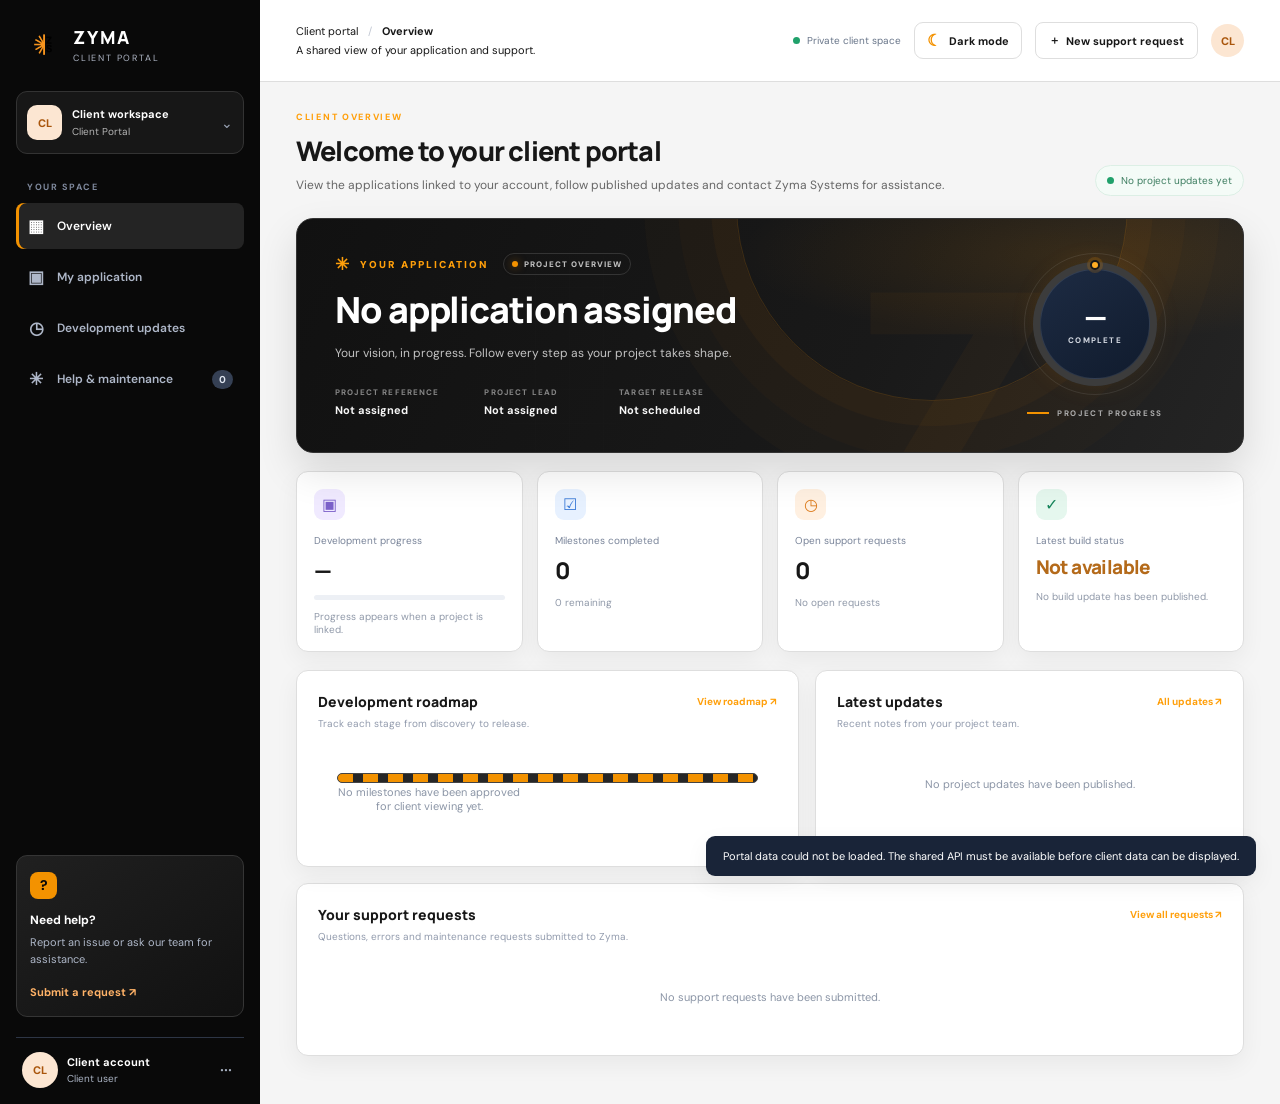
==== commit dbaccfa0: "banner update" ====
--- a/client-portal.html
+++ b/client-portal.html
@@ -27,7 +27,7 @@
       <div class="portal-content">
         <section class="portal-section active" id="section-overview">
           <div class="welcome-row"><div><p class="eyebrow">CLIENT OVERVIEW</p><h1>Welcome to your client portal</h1><p class="muted">View the applications linked to your account, follow published updates and contact Zyma Systems for assistance.</p></div><div class="project-selector-wrap" id="project-selector-wrap" hidden><label for="portal-project-selector">Application</label><select id="portal-project-selector" aria-label="Choose an application"></select></div><span class="updated-pill" id="portal-update-status"><i></i> No project updates yet</span></div>
-          <div class="project-banner"><div class="banner-copy"><span class="banner-label">YOUR APPLICATION</span><h2>Your application</h2><p>Project details, progress and milestones published by your Zyma project team.</p><div class="banner-meta"><span>Project ID <strong id="portal-project-code">Not assigned</strong></span><span>Project lead <strong id="portal-project-lead">Not assigned</strong></span><span>Target release <strong id="portal-target-date">Not scheduled</strong></span></div></div><div class="progress-ring" aria-label="No project progress available"><div><strong id="portal-progress-ring">—</strong><span>complete</span></div></div></div>
+          <div class="project-banner"><div class="banner-copy"><span class="banner-label"><span class="banner-spark" aria-hidden="true">✳</span> YOUR APPLICATION <span class="banner-live"><i></i> PROJECT OVERVIEW</span></span><h2>Your application</h2><p class="banner-description">Your vision, in progress. Follow every step as your project takes shape.</p><div class="banner-meta"><span><small>PROJECT REFERENCE</small><strong id="portal-project-code">Not assigned</strong></span><span><small>PROJECT LEAD</small><strong id="portal-project-lead">Not assigned</strong></span><span><small>TARGET RELEASE</small><strong id="portal-target-date">Not scheduled</strong></span></div></div><div class="banner-progress"><div class="progress-orbit" aria-hidden="true"><span class="orbit-dot"></span><div class="progress-ring" aria-label="No project progress available"><div><strong id="portal-progress-ring">—</strong><span>COMPLETE</span></div></div></div><div class="progress-caption"><span class="progress-caption-line"></span><span>PROJECT PROGRESS</span></div></div><div class="banner-watermark" aria-hidden="true">Z</div></div>
           <div class="stats-grid"><article class="stat-card"><span class="stat-icon purple">▣</span><span class="stat-label">Development progress</span><strong id="portal-progress-stat">—</strong><div class="mini-progress"><span id="portal-progress-bar" style="width:0%"></span></div><small id="portal-progress-note">Progress appears when a project is linked.</small></article><article class="stat-card"><span class="stat-icon blue">☑</span><span class="stat-label">Milestones completed</span><strong id="portal-milestones-completed">—</strong><small id="portal-milestones-note">No milestones available.</small></article><article class="stat-card"><span class="stat-icon orange">◷</span><span class="stat-label">Open support requests</span><strong id="open-ticket-stat">0</strong><small id="support-stat-note">Requests submitted through your account will appear here.</small></article><article class="stat-card"><span class="stat-icon green">✓</span><span class="stat-label">Latest build status</span><strong class="status-word" id="portal-build-status">Not available</strong><small id="portal-build-updated">No build update has been published.</small></article></div>
           <div class="overview-grid"><section class="surface-card milestones-card"><div class="section-heading"><div><h2>Development roadmap</h2><p>Track each stage from discovery to release.</p></div><button class="text-button" data-go="application">View roadmap ↗</button></div><div class="roadmap-list" id="overview-milestone-track"><div class="empty-state">Milestones will appear when they are assigned to your application.</div></div></section>
             <section class="surface-card updates-card"><div class="section-heading"><div><h2>Latest updates</h2><p>Recent notes from your project team.</p></div><button class="text-button" data-go="updates">All updates ↗</button></div><div class="update-feed" id="overview-update-feed"><div class="empty-state">No project updates have been published.</div></div></section></div>
--- a/client-portal.css
+++ b/client-portal.css
@@ -39,3 +39,77 @@
 @media(max-width:1050px){.pinboard-grid{grid-template-columns:repeat(2,minmax(0,1fr))}#full-milestone-track .roadmap-item{grid-template-columns:65px minmax(0,1fr) auto;gap:8px}}
 @media(max-width:700px){.theme-toggle{width:38px;min-width:38px;padding:0;justify-content:center}.theme-toggle-label{display:none}.pinboard-grid{grid-template-columns:1fr;gap:15px;padding:6px 4px}.task-pin{min-height:170px;padding:20px 16px 14px}.task-pin,.pin-variation-1,.pin-variation-2,.pin-variation-3{transform:rotate(-.25deg)}.task-pin:nth-child(even){transform:rotate(.3deg)}.portal-tasks-card{padding:17px!important}.task-board-intro{align-items:flex-start;padding:13px}.task-board-intro .pinboard-pin{width:33px;height:33px}#section-application .detail-layout>.surface-card{padding:18px}#section-application .detail-list div{grid-template-columns:110px minmax(0,1fr);gap:10px}#full-milestone-track:before{left:19px;width:20px}#full-milestone-track .roadmap-item{grid-template-columns:42px minmax(0,1fr);gap:8px;padding:10px 0}#full-milestone-track .roadmap-mark{width:32px;height:32px;margin-left:13px;font-size:10px;border-width:3px}#full-milestone-track .roadmap-item>div{padding:11px 12px}#full-milestone-track .roadmap-item:nth-child(even)>div{transform:none}#full-milestone-track .roadmap-status{grid-column:2;max-width:none;text-align:left;padding:0 12px 3px}.completed-file>summary{padding:14px}.completed-file-action{gap:5px}.completed-pinboard{padding:12px}.portal-topbar .top-actions{gap:6px}}
 @media(prefers-reduced-motion:reduce){.task-pin,.theme-toggle,body{transition:none!important}}
+
+/* Zyma Systems winding-road roadmap — brand orange, black and white */
+#full-milestone-track{position:relative;display:grid;grid-template-columns:minmax(0,1fr);gap:26px;padding:24px 0 30px;isolation:isolate;overflow:hidden}
+#full-milestone-track:before{content:"";position:absolute;z-index:-2;top:0;bottom:0;left:calc(50% - 29px);width:58px;border:2px solid #343434;border-radius:30px;background:#252525;box-shadow:inset 0 0 0 5px #111}
+#full-milestone-track:after{content:"";position:absolute;z-index:-1;top:10px;bottom:10px;left:50%;width:0;border-left:3px dashed #f39200;transform:translateX(-1px);opacity:.95}
+#full-milestone-track .roadmap-item{position:relative;display:grid;grid-template-columns:minmax(0,1fr) 58px minmax(0,1fr);align-items:center;gap:0;min-height:116px;padding:0;border:0}
+#full-milestone-track .roadmap-card{grid-column:1;position:relative;display:flex;flex-direction:column;align-items:flex-start;gap:8px;min-width:0;padding:19px 21px;border:1px solid #e2e4e8;border-top:3px solid #f39200;border-radius:13px;background:var(--panel);box-shadow:0 10px 24px rgba(0,0,0,.07)}
+#full-milestone-track .roadmap-item:nth-child(even) .roadmap-card{grid-column:3}
+#full-milestone-track .roadmap-card:after{content:"";position:absolute;top:50%;right:-17px;width:17px;border-top:3px solid #f39200}
+#full-milestone-track .roadmap-item:nth-child(even) .roadmap-card:after{right:auto;left:-17px}
+#full-milestone-track .roadmap-phase{font-size:9px;font-weight:800;letter-spacing:1.5px;color:#dc7900}
+#full-milestone-track .roadmap-card strong{font-size:14px;line-height:1.4;color:var(--ink)}
+#full-milestone-track .roadmap-card small{font-size:11px;line-height:1.7;color:var(--muted)}
+#full-milestone-track .roadmap-status{font-size:9px;text-transform:uppercase;letter-spacing:.8px;font-weight:800;text-align:left;max-width:none;color:var(--muted)}
+#full-milestone-track .roadmap-status.in-progress{color:#dc7900}
+#full-milestone-track .roadmap-mark{grid-column:2;grid-row:1;width:39px;height:39px;z-index:2;justify-self:center;margin:0;border:4px solid #fff;border-radius:50%;background:#f39200;color:#111;font-size:12px;font-weight:900;box-shadow:0 0 0 4px #f39200}
+#full-milestone-track .roadmap-item.done .roadmap-mark{background:#fff;color:#f39200;box-shadow:0 0 0 4px #f39200}
+#full-milestone-track .roadmap-item.done .roadmap-card{border-top-color:#278153}
+#full-milestone-track .roadmap-item.done .roadmap-phase{color:#278153}
+#full-milestone-track .roadmap-item.current .roadmap-card{border-color:#f39200;border-top-width:4px;box-shadow:0 0 0 4px rgba(243,146,0,.12),0 12px 28px rgba(0,0,0,.09)}
+html[data-theme="dark"] #full-milestone-track:before{background:#292929;border-color:#454545;box-shadow:inset 0 0 0 5px #151515}
+html[data-theme="dark"] #full-milestone-track .roadmap-card{background:#1b2432;border-color:#343d4c;border-top-color:#f39200}
+html[data-theme="dark"] #full-milestone-track .roadmap-card strong{color:#f4f5f7}
+html[data-theme="dark"] #full-milestone-track .roadmap-mark{border-color:#1b2432}
+@media(max-width:700px){#full-milestone-track{padding:12px 0 18px;gap:18px}#full-milestone-track:before{left:18px;width:42px}#full-milestone-track:after{left:39px}#full-milestone-track .roadmap-item{grid-template-columns:78px minmax(0,1fr);min-height:0;gap:0}#full-milestone-track .roadmap-mark{grid-column:1;grid-row:1;width:34px;height:34px;justify-self:start;margin-left:23px;font-size:10px}#full-milestone-track .roadmap-card,#full-milestone-track .roadmap-item:nth-child(even) .roadmap-card{grid-column:2;grid-row:1;padding:15px 14px}#full-milestone-track .roadmap-card:after,#full-milestone-track .roadmap-item:nth-child(even) .roadmap-card:after{right:auto;left:-10px;width:10px}#full-milestone-track .roadmap-card strong{font-size:13px}}
+
+/* Zyma Systems brand alignment: black, white and signal orange. */
+:root{--ink:#171717;--text:#f5f5f5;--muted:#a6a6a6;--line:#303030;--border:#343434;--panel:#151515;--surface:#151515;--surface-soft:#202020;--bg:#090909;--orange:#f39200;--orange-dark:#ff9f0a;--nav:#080808;--nav-muted:#a6a6a6;--shadow:0 12px 30px rgba(0,0,0,.18)}
+html[data-theme="light"]{color-scheme:light;--ink:#171717;--text:#171717;--muted:#666;--line:#e3e3e3;--border:#dedede;--panel:#fff;--surface:#fff;--surface-soft:#f5f5f5;--bg:#f5f5f5;--nav:#090909;--nav-muted:#b5b5b5;--shadow:0 8px 24px rgba(0,0,0,.055)}
+body{background:var(--bg);color:var(--text)}
+.portal-topbar{background:var(--panel);border-color:var(--border)}
+.breadcrumb,.breadcrumb strong,.topbar-note,.section-heading h2,.filter-row h2,.stat-card>strong,.detail-list dd,.scope-block h3{color:var(--text)}
+.eyebrow,.banner-label,.text-button,.roadmap-phase{color:var(--orange-dark)}
+.project-banner{background:linear-gradient(115deg,#101010,#202020);border:1px solid #303030}
+.project-banner:after{border-color:#f3920012;box-shadow:0 0 0 35px #f3920008,0 0 0 70px #f3920005}
+.progress-ring{background:conic-gradient(#f39200 0 68%,#ffffff20 68% 100%)}
+.primary-button,.help-icon{background:#f39200;border-color:#f39200;color:#080808;box-shadow:none}
+.primary-button:hover{background:#ffa51a}.portal-nav-item.active{box-shadow:inset 3px 0 #f39200}.portal-nav-item:hover,.portal-nav-item.active{background:#242424}.client-workspace{background:#171717;border-color:#333}.help-card{background:linear-gradient(145deg,#202020,#111);border-color:#353535}.stat-card,.surface-card{background:var(--panel);border-color:var(--border)}
+html[data-theme="dark"]{--ink:#f5f5f5;--text:#f5f5f5;--muted:#aaa;--line:#303030;--border:#343434;--panel:#151515;--surface:#151515;--surface-soft:#202020;--bg:#090909;--nav:#080808;--nav-muted:#aaa;--shadow:0 12px 30px rgba(0,0,0,.2)}
+html[data-theme="dark"] .portal-topbar,html[data-theme="dark"] .surface-card,html[data-theme="dark"] .stat-card{background:#151515;border-color:#343434}
+html[data-theme="dark"] .outline-button,html[data-theme="dark"] .theme-toggle,html[data-theme="dark"] .filter-row select,html[data-theme="dark"] .project-selector-wrap select,html[data-theme="dark"] .request-modal input,html[data-theme="dark"] .request-modal select,html[data-theme="dark"] .request-modal textarea{background:#202020;color:#f5f5f5;border-color:#3a3a3a}
+html[data-theme="dark"] .project-banner{background:linear-gradient(115deg,#101010,#202020)}
+html[data-theme="dark"] .roadmap-list{display:block}
+/* Overview roadmap: connected milestone journey that fits the smaller preview card. */
+#overview-milestone-track{position:relative;display:grid;grid-template-columns:repeat(2,minmax(0,1fr));gap:14px;padding:8px 0 2px;isolation:isolate}
+#overview-milestone-track:before{content:"";position:absolute;z-index:-1;left:19px;right:19px;top:26px;height:8px;border:1px solid #444;border-radius:10px;background:repeating-linear-gradient(90deg,#f39200 0 15px,transparent 15px 25px),#262626}
+#overview-milestone-track .roadmap-item{position:relative;display:flex;flex-direction:column;align-items:flex-start;gap:8px;min-width:0;padding:13px 13px 14px;border:1px solid var(--border);border-top:3px solid #f39200;border-radius:10px;background:var(--panel)}
+#overview-milestone-track .roadmap-card{display:flex;flex-direction:column;align-items:flex-start;gap:7px;width:100%;min-width:0}
+#overview-milestone-track .roadmap-phase{font-size:8px;line-height:1.4;letter-spacing:1px;font-weight:800;overflow-wrap:anywhere}
+#overview-milestone-track .roadmap-card strong{font-size:12px;line-height:1.4;overflow-wrap:anywhere;color:var(--text)}
+#overview-milestone-track .roadmap-card small{font-size:10px;line-height:1.55;overflow-wrap:anywhere;color:var(--muted)}
+#overview-milestone-track .roadmap-mark{width:29px;height:29px;display:grid;place-items:center;border:3px solid var(--panel);border-radius:50%;background:#f39200;color:#111;font-size:10px;font-weight:900;box-shadow:0 0 0 2px #f39200;flex-shrink:0}
+#overview-milestone-track .roadmap-item.done .roadmap-mark{background:#fff;color:#f39200}
+#overview-milestone-track .roadmap-item.done .roadmap-card{border-top-color:#278153}
+#overview-milestone-track .roadmap-status{font-size:8px;line-height:1.4;text-transform:uppercase;letter-spacing:.6px;font-weight:800;color:var(--muted);white-space:normal;padding:0}
+#overview-milestone-track .roadmap-status.in-progress{color:#f39200}
+#overview-milestone-track .roadmap-item.current{border-color:#f39200;box-shadow:0 0 0 2px #f392001c}
+html[data-theme="dark"] #overview-milestone-track .roadmap-item{background:#151515;border-color:#343434;border-top-color:#f39200}
+html[data-theme="dark"] #overview-milestone-track .roadmap-card strong{color:#f5f5f5}
+/* Full application roadmap uses the winding road layout on desktop and a clean vertical route on mobile. */
+#full-milestone-track{position:relative;display:grid;gap:17px;padding:16px 0;isolation:isolate}
+#full-milestone-track:before{content:"";position:absolute;z-index:-2;top:0;bottom:0;left:calc(50% - 29px);width:58px;border:2px solid #424242;border-radius:30px;background:repeating-linear-gradient(to bottom,transparent 0 18px,#f39200 18px 34px,transparent 34px 48px),#242424;box-shadow:inset 0 0 0 5px #111}
+@media(max-width:700px){#overview-milestone-track{grid-template-columns:1fr;gap:12px;padding-left:8px}#overview-milestone-track:before{left:18px;right:auto;top:8px;bottom:8px;width:7px;height:auto;background:repeating-linear-gradient(to bottom,#f39200 0 15px,transparent 15px 25px),#262626}#overview-milestone-track .roadmap-item{margin-left:37px}#overview-milestone-track .roadmap-mark{position:absolute;left:-35px;top:12px;width:25px;height:25px}#full-milestone-track:before{left:18px;width:42px;background:repeating-linear-gradient(to bottom,transparent 0 12px,#f39200 12px 25px,transparent 25px 36px),#252525}}
+
+
+/* Project banner redesign — isolated to the overview application banner. */
+.project-banner{position:relative;isolation:isolate;display:grid;grid-template-columns:minmax(0,1fr) 220px;align-items:center;gap:30px;min-height:235px;padding:30px 38px;overflow:hidden;border:1px solid #34302a;border-radius:17px;background:radial-gradient(ellipse at 83% 15%,rgba(243,146,0,.13),transparent 30%),linear-gradient(115deg,#0a0a0a 0%,#151515 55%,#202020 100%);box-shadow:0 18px 40px rgba(0,0,0,.12)}
+.project-banner:before{content:"";position:absolute;inset:0;z-index:-1;opacity:.18;background-image:linear-gradient(rgba(255,255,255,.04) 1px,transparent 1px),linear-gradient(90deg,rgba(255,255,255,.04) 1px,transparent 1px);background-size:34px 34px;mask-image:linear-gradient(90deg,black,transparent 75%)}
+.project-banner:after{content:"";position:absolute;z-index:-1;right:115px;top:-210px;width:390px;height:390px;border:1px solid rgba(243,146,0,.18);border-radius:50%;box-shadow:0 0 0 25px rgba(243,146,0,.035),0 0 0 58px rgba(243,146,0,.025),0 0 0 92px rgba(243,146,0,.018);pointer-events:none}
+.banner-copy{position:relative;z-index:1;min-width:0}.banner-label{display:flex;align-items:center;gap:9px;margin-bottom:15px;color:#ff9f0a;font-size:10px;font-weight:900;letter-spacing:2px}.banner-spark{font-size:17px;line-height:1}.banner-live{display:inline-flex;align-items:center;gap:6px;margin-left:5px;padding:5px 8px;border:1px solid #343434;border-radius:30px;color:#bdbdbd;font-size:8px;letter-spacing:1px}.banner-live i{width:6px;height:6px;border-radius:50%;background:#f39200;box-shadow:0 0 8px #f3920080}.project-banner .banner-copy h2{max-width:100%;margin:0;color:#fff;font:800 clamp(25px,3vw,36px)/1.12 Manrope,'DM Sans',sans-serif;letter-spacing:-1.1px;overflow-wrap:anywhere}.project-banner .banner-description{max-width:560px;margin:12px 0 24px;color:#c3c3c3;font-size:12px;line-height:1.7}.banner-meta{display:flex;flex-wrap:wrap;gap:clamp(20px,3.5vw,48px)}.banner-meta>span{display:flex;flex-direction:column;gap:6px;min-width:90px}.banner-meta small{color:#858585;font-size:8px;font-weight:800;letter-spacing:1.15px}.banner-meta strong{color:#f7f7f7;font-size:11px;font-weight:700;overflow-wrap:anywhere}.banner-progress{position:relative;z-index:1;display:flex;flex-direction:column;align-items:center;justify-content:center;gap:13px}.progress-orbit{position:relative;display:grid;place-items:center;width:142px;height:142px;border-radius:50%;background:radial-gradient(circle,#171717 57%,transparent 59%)}.progress-orbit:before{content:"";position:absolute;inset:0;border:1px solid rgba(255,255,255,.09);border-radius:50%}.progress-ring{position:relative;display:grid;place-items:center;width:124px;height:124px;border-radius:50%;background:conic-gradient(#f39200 0 var(--progress,0%),#3c3c3c var(--progress,0%) 100%);box-shadow:0 0 26px rgba(243,146,0,.10)}.progress-ring:before{content:"";position:absolute;inset:7px;border:1px solid rgba(255,255,255,.1);border-radius:50%;background:linear-gradient(145deg,#1d2b43,#101b2d)}.progress-ring>div{position:relative;display:flex;flex-direction:column;align-items:center;gap:3px}.progress-ring strong{color:#fff;font:800 30px/1 Manrope,sans-serif;letter-spacing:-1px}.progress-ring span{color:#d3d8e1;font-size:8px;font-weight:800;letter-spacing:1.2px}.orbit-dot{position:absolute;z-index:2;top:7px;left:50%;width:10px;height:10px;transform:translateX(-50%);border:2px solid #171717;border-radius:50%;background:#ffad24;box-shadow:0 0 0 3px rgba(243,146,0,.18)}.progress-caption{display:flex;align-items:center;gap:8px;color:#aaa;font-size:8px;font-weight:800;letter-spacing:1.6px}.progress-caption-line{display:block;width:22px;height:2px;background:#f39200}.banner-watermark{position:absolute;z-index:-1;right:175px;bottom:-100px;color:rgba(243,146,0,.035);font:900 330px/.9 Manrope,sans-serif;pointer-events:none}
+html[data-theme="light"] .project-banner{background:radial-gradient(ellipse at 83% 15%,rgba(243,146,0,.12),transparent 31%),linear-gradient(115deg,#111 0%,#191919 60%,#242424 100%);border-color:#333}
+html[data-theme="dark"] .project-banner{background:radial-gradient(ellipse at 83% 15%,rgba(243,146,0,.13),transparent 30%),linear-gradient(115deg,#080808 0%,#151515 55%,#202020 100%)}
+@media(max-width:850px){.project-banner{grid-template-columns:minmax(0,1fr) 150px;gap:14px;padding:26px}.progress-orbit{width:122px;height:122px}.progress-ring{width:106px;height:106px}.progress-ring strong{font-size:26px}.banner-meta{gap:18px}}
+@media(max-width:600px){.project-banner{grid-template-columns:minmax(0,1fr);gap:22px;padding:23px 20px}.project-banner .banner-copy h2{font-size:27px}.project-banner .banner-description{margin-bottom:19px}.banner-progress{flex-direction:row;justify-content:flex-start;gap:14px}.progress-orbit{width:94px;height:94px;flex:0 0 94px}.progress-ring{width:80px;height:80px}.progress-ring:before{inset:5px}.progress-ring strong{font-size:21px}.progress-ring span{font-size:7px}.orbit-dot{top:4px}.progress-caption{font-size:8px}.banner-meta{gap:16px}.banner-meta>span{min-width:calc(50% - 16px)}}
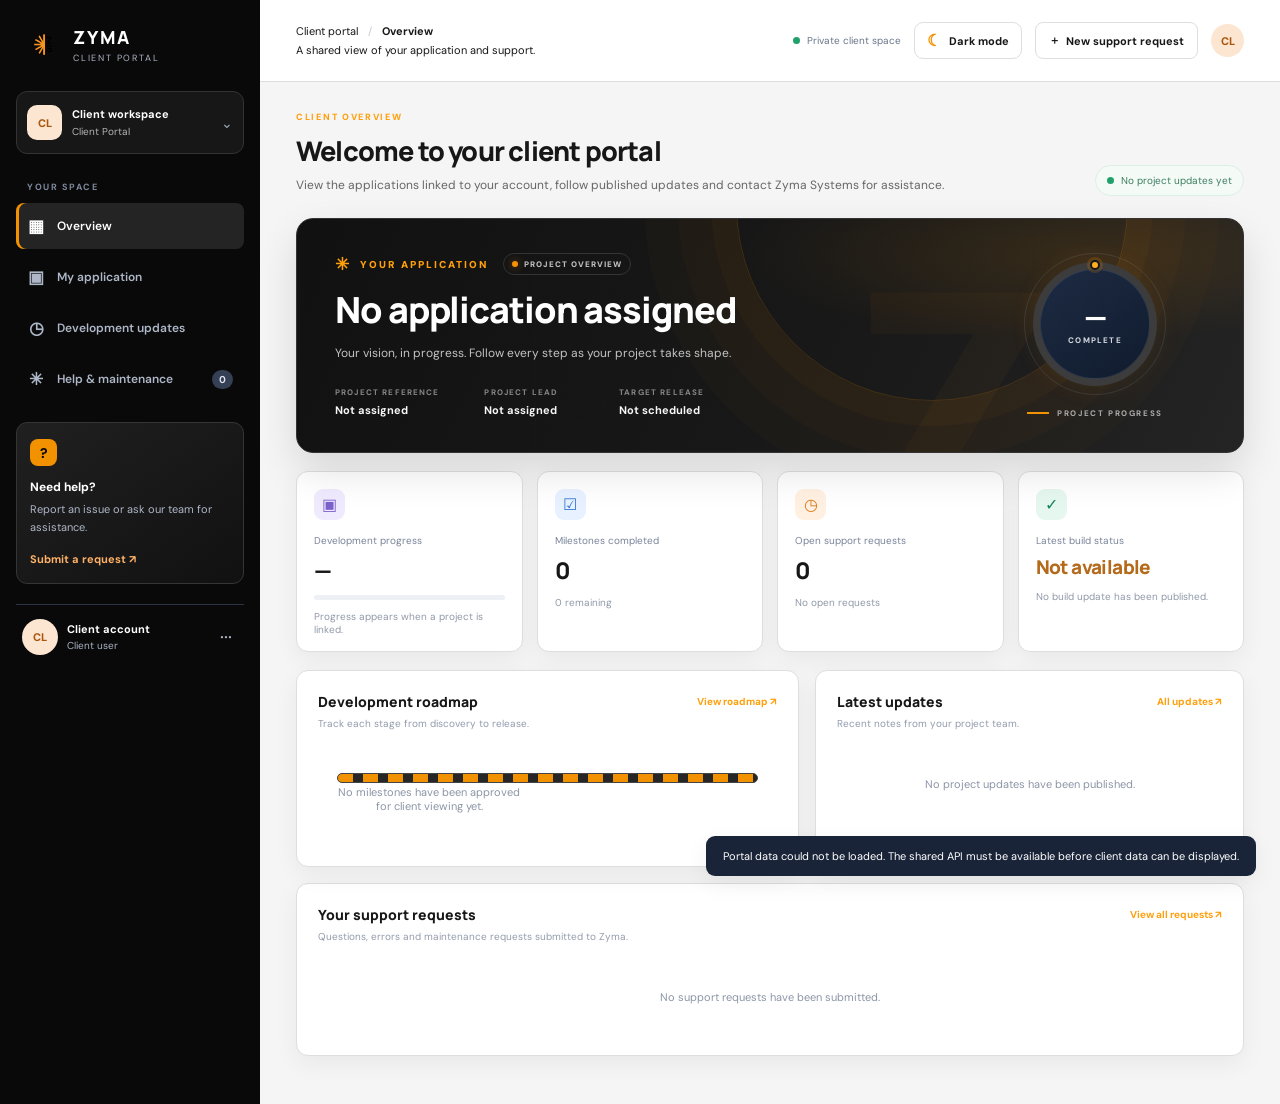
==== commit 1a2d79eb: "nav fix" ====
--- a/client-portal.html
+++ b/client-portal.html
@@ -10,8 +10,12 @@
 </head>
 <body>
   <div class="portal-shell">
-    <aside class="portal-sidebar">
-      <a class="brand" href="client-portal.html"><img src="assets/zyma-symbol.png" alt="Zyma Systems"><span><strong>ZYMA</strong><small>CLIENT PORTAL</small></span></a>
+    <aside class="portal-sidebar" id="portal-sidebar">
+      <div class="sidebar-header">
+        <a class="brand" href="client-portal.html"><img src="assets/zyma-symbol.png" alt="Zyma Systems"><span><strong>ZYMA</strong><small>CLIENT PORTAL</small></span></a>
+        <button class="mobile-nav-toggle" id="mobile-nav-toggle" type="button" aria-label="Open navigation menu" aria-controls="portal-navigation-panel" aria-expanded="false"><span></span><span></span><span></span></button>
+      </div>
+      <div class="portal-navigation-panel" id="portal-navigation-panel">
       <div class="client-workspace"><span class="client-icon">CL</span><div><strong>Client workspace</strong><small>Client Portal</small></div><span class="chevron">⌄</span></div>
       <p class="nav-caption">YOUR SPACE</p>
       <nav class="portal-nav" aria-label="Client portal navigation">
@@ -21,6 +25,7 @@
         <button class="portal-nav-item" data-section="support"><span>✳</span>Help & maintenance <b id="nav-ticket-count">0</b></button>
       </nav>
       <div class="sidebar-bottom"><div class="help-card"><span class="help-icon">?</span><strong>Need help?</strong><p>Report an issue or ask our team for assistance.</p><button data-open-request>Submit a request ↗</button></div><div class="portal-user"><span class="avatar">CL</span><span><strong>Client account</strong><small>Client user</small></span><button id="client-menu" aria-label="Account options">···</button></div></div>
+      </div>
     </aside>
     <main class="portal-main">
       <header class="portal-topbar"><div><p class="breadcrumb">Client portal <span>/</span> <strong id="current-breadcrumb">Overview</strong></p><p class="topbar-note">A shared view of your application and support.</p></div><div class="top-actions"><span class="secure-label"><i></i> Private client space</span><button class="theme-toggle" id="theme-toggle" type="button" aria-label="Switch to dark mode" title="Switch theme"><span class="theme-toggle-icon" aria-hidden="true">☾</span><span class="theme-toggle-label">Dark mode</span></button><button class="outline-button" data-open-request>＋ <span>New support request</span></button><button class="avatar avatar-small" title="Client account">CL</button></div></header>
@@ -33,7 +38,29 @@
             <section class="surface-card updates-card"><div class="section-heading"><div><h2>Latest updates</h2><p>Recent notes from your project team.</p></div><button class="text-button" data-go="updates">All updates ↗</button></div><div class="update-feed" id="overview-update-feed"><div class="empty-state">No project updates have been published.</div></div></section></div>
           <section class="surface-card support-preview"><div class="section-heading"><div><h2>Your support requests</h2><p>Questions, errors and maintenance requests submitted to Zyma.</p></div><button class="text-button" data-go="support">View all requests ↗</button></div><div class="ticket-list" id="overview-ticket-list"><div class="empty-state">Your support requests will appear here.</div></div></section>
         </section>
-        <section class="portal-section" id="section-application"><div class="page-intro"><p class="eyebrow">PROJECT DETAILS</p><h1>My application</h1><p class="muted">Review the scope, current status and milestone-by-milestone progress of your application.</p></div><div class="detail-layout"><section class="surface-card"><div class="section-heading"><div><h2>Application summary</h2><p>Project information visible to your client account.</p></div><span class="status-chip" id="portal-project-status">No project linked</span></div><dl class="detail-list"><div><dt>Application</dt><dd id="portal-detail-name">Not assigned</dd></div><div><dt>Project reference</dt><dd id="portal-detail-code">Not assigned</dd></div><div><dt>Project start date</dt><dd id="portal-detail-start">Not scheduled</dd></div><div><dt>Target release</dt><dd id="portal-detail-due">Not scheduled</dd></div><div><dt>Project lead</dt><dd id="portal-detail-lead">Not assigned</dd></div><div><dt>Current phase</dt><dd id="portal-detail-phase">Not available</dd></div></dl><div class="scope-block"><h3>Application scope</h3><ul id="portal-scope-list"><li>Project scope has not been published.</li></ul></div></section><section class="surface-card"><div class="section-heading"><div><h2>Milestone tracker</h2><p>Current recorded progress.</p></div></div><div class="milestone-track" id="full-milestone-track"></div></section></div><section class="surface-card portal-tasks-card"><div class="section-heading"><div><h2>Development tasks</h2><p>Tasks recorded by your project team. Internal assignments and priorities are not shown.</p></div><span class="status-chip" id="portal-task-summary">Loading tasks…</span></div><div class="task-board-intro"><span class="pinboard-pin" aria-hidden="true">✦</span><div><strong>Your project pinboard</strong><p>Follow the work currently on the board. Finished tasks are filed away below.</p></div></div><div class="portal-task-list" id="portal-task-list"><div class="empty-state">Loading development tasks…</div></div></section></section>
+        <section class="portal-section" id="section-application"><div class="page-intro"><p class="eyebrow">PROJECT DETAILS</p><h1>My application</h1><p class="muted">Review the scope, current status and milestone-by-milestone progress of your application.</p></div><div class="detail-layout"><section class="surface-card company-profile-card" aria-labelledby="application-summary-title">
+  <div class="company-board-top"><div><span class="company-board-kicker">CLIENT PROJECT PROFILE</span><h2 id="application-summary-title">Application summary</h2><p>Project details, ownership and delivery scope in one place.</p></div><span class="status-chip" id="portal-project-status">No project linked</span></div>
+  <div class="company-identity-board">
+    <div class="company-logo-area">
+      <div class="company-logo-frame" id="client-logo-frame"><img id="client-company-logo" alt="Uploaded company logo" hidden><span id="client-logo-placeholder" aria-hidden="true">ZS</span></div>
+      <label class="logo-upload-button" for="client-logo-upload"><span aria-hidden="true">↑</span> Upload logo</label>
+      <input id="client-logo-upload" type="file" accept="image/png,image/jpeg,image/webp,image/svg+xml" hidden>
+      <button class="logo-remove-button" id="client-logo-remove" type="button" hidden>Remove logo</button>
+      <small class="logo-upload-note" id="client-logo-note">PNG, JPG, WEBP or SVG · max 2 MB</small>
+    </div>
+    <div class="company-identity-copy"><span class="identity-label">APPLICATION / PROJECT</span><h3 id="portal-detail-name">Not assigned</h3><p id="company-identity-subtitle">Your Zyma Systems project workspace</p><div class="identity-tags"><span><i></i> Private project</span><span id="company-reference-tag">REF · Not assigned</span></div></div>
+    <div class="company-profile-stamp"><span>PROJECT STATUS</span><strong id="company-profile-status">Planning</strong><small>Managed by Zyma Systems</small></div>
+  </div>
+  <div class="company-facts-grid">
+    <div class="company-fact"><span class="fact-icon" aria-hidden="true">⌁</span><span class="fact-label">Project reference</span><strong id="portal-detail-code">Not assigned</strong></div>
+    <div class="company-fact"><span class="fact-icon" aria-hidden="true">▦</span><span class="fact-label">Project start date</span><strong id="portal-detail-start">Not scheduled</strong></div>
+    <div class="company-fact"><span class="fact-icon" aria-hidden="true">◷</span><span class="fact-label">Target release</span><strong id="portal-detail-due">Not scheduled</strong></div>
+    <div class="company-fact"><span class="fact-icon" aria-hidden="true">♙</span><span class="fact-label">Project lead</span><strong id="portal-detail-lead">Not assigned</strong></div>
+    <div class="company-fact"><span class="fact-icon" aria-hidden="true">◈</span><span class="fact-label">Current phase</span><strong id="portal-detail-phase">Not available</strong></div>
+  </div>
+  <div class="scope-block company-scope-block"><div class="scope-heading"><span class="scope-heading-icon" aria-hidden="true">▤</span><div><h3>Application scope</h3><p>Agreed deliverables and project boundaries</p></div></div><ul id="portal-scope-list"><li>Project scope has not been published.</li></ul></div>
+  <p class="company-board-footnote"><span aria-hidden="true">✳</span> Your project profile is maintained by Zyma Systems.</p>
+</section><section class="surface-card"><div class="section-heading"><div><h2>Milestone tracker</h2><p>Current recorded progress.</p></div></div><div class="milestone-track" id="full-milestone-track"></div></section></div><section class="surface-card portal-tasks-card"><div class="section-heading"><div><h2>Development tasks</h2><p>Tasks recorded by your project team. Internal assignments and priorities are not shown.</p></div><span class="status-chip" id="portal-task-summary">Loading tasks…</span></div><div class="task-board-intro"><span class="pinboard-pin" aria-hidden="true">✦</span><div><strong>Your project pinboard</strong><p>Follow the work currently on the board. Finished tasks are filed away below.</p></div></div><div class="portal-task-list" id="portal-task-list"><div class="empty-state">Loading development tasks…</div></div></section></section>
         <section class="portal-section" id="section-updates"><div class="page-intro"><p class="eyebrow">PROJECT COMMUNICATION</p><h1>Development updates</h1><p class="muted">Progress notes, decisions and release information shared by your project team.</p></div><div class="surface-card"><div class="filter-row"><div><h2>Project activity</h2><p>Updates are shown newest first.</p></div><select id="update-filter" aria-label="Filter updates"><option value="all">All updates</option><option value="Development">Development</option><option value="Milestone">Milestone</option><option value="Approval">Approval</option></select></div><div class="full-update-feed" id="full-update-feed"><div class="empty-state">No project updates have been published.</div></div></div></section>
         <section class="portal-section" id="section-support"><div class="page-intro support-intro"><div><p class="eyebrow">CLIENT SUPPORT</p><h1>Help & maintenance</h1><p class="muted">Report an error, request assistance or ask for maintenance on your application.</p></div><button class="primary-button" data-open-request>＋ Submit a request</button></div><div class="support-notice"><span>i</span><div><strong>Experiencing an error?</strong><p>Include the page where it happened, what you were doing, the exact error message and a screenshot if possible. Do not include passwords or confidential payment details.</p></div></div><div class="support-stats"><div><span>All requests</span><strong id="all-ticket-count">0</strong></div><div><span>Open</span><strong id="open-ticket-count">0</strong></div><div><span>Resolved</span><strong id="resolved-ticket-count">0</strong></div></div><section class="surface-card"><div class="filter-row"><div><h2>Request history</h2><p>Follow progress and see replies from the team.</p></div><select id="ticket-filter" aria-label="Filter support requests"><option value="all">All requests</option><option value="open">Open</option><option value="resolved">Resolved</option></select></div><div class="ticket-list" id="full-ticket-list"></div></section></section>
       </div>
--- a/client-portal.css
+++ b/client-portal.css
@@ -1,4 +1,4 @@
-:root{--ink:#172033;--muted:#758096;--line:#e8ebf1;--panel:#fff;--bg:#f6f7fb;--orange:#f28a28;--orange-dark:#dc7415;--nav:#111827;--nav-muted:#a5adbd;--green:#16845b;--blue:#3878d6;--purple:#7b61c9;--shadow:0 12px 35px rgba(23,32,51,.06)}*{box-sizing:border-box}body{margin:0;background:var(--bg);color:var(--ink);font-family:'DM Sans',sans-serif;font-size:14px}button,input,select,textarea{font:inherit}button{cursor:pointer}button:focus-visible,a:focus-visible,input:focus-visible,select:focus-visible,textarea:focus-visible{outline:3px solid #f5b46f;outline-offset:2px}.portal-shell{min-height:100vh;display:grid;grid-template-columns:260px minmax(0,1fr)}.portal-sidebar{background:var(--nav);color:#fff;display:flex;flex-direction:column;padding:25px 16px 16px;min-height:100vh}.brand{display:flex;align-items:center;gap:11px;text-decoration:none;color:#fff;padding:0 9px 27px}.brand img{width:37px;height:37px;object-fit:contain}.brand span,.client-workspace div,.portal-user>span:nth-child(2){display:flex;flex-direction:column;gap:3px}.brand strong{font:800 18px Manrope,sans-serif;letter-spacing:2px}.brand small{font-size:9px;letter-spacing:1.8px;color:#aeb5c4}.client-workspace{display:flex;align-items:center;gap:10px;padding:13px 10px;background:#1d2637;border:1px solid #30394a;border-radius:11px;margin-bottom:27px}.client-icon{width:35px;height:35px;border-radius:10px;background:#fce6d2;color:#a9550b;display:grid;place-items:center;font-weight:800;font-size:11px;flex-shrink:0}.client-workspace div{min-width:0;flex:1}.client-workspace strong{font-size:11px;line-height:1.4}.client-workspace small{font-size:10px;color:var(--nav-muted)}.chevron{color:#9ba5b6}.nav-caption{font-size:9px;font-weight:700;letter-spacing:1.5px;color:#7f899d;padding:0 11px;margin:0 0 10px}.portal-nav{display:grid;gap:5px}.portal-nav-item{border:0;background:transparent;color:#aeb7c8;text-align:left;border-radius:8px;padding:12px 11px;display:flex;align-items:center;gap:12px;font-weight:600;font-size:12px}.portal-nav-item>span{width:18px;font-size:17px;text-align:center}.portal-nav-item b{margin-left:auto;border-radius:20px;background:#354054;color:#dfe5ef;font-size:10px;padding:3px 7px}.portal-nav-item:hover,.portal-nav-item.active{background:#2a3344;color:#fff}.portal-nav-item.active{box-shadow:inset 3px 0 var(--orange)}.sidebar-bottom{margin-top:auto}.help-card{padding:16px 13px;border-radius:11px;background:linear-gradient(145deg,#272f40,#1c2434);border:1px solid #343c4d;margin:20px 0}.help-icon{width:27px;height:27px;border-radius:8px;background:#f28a28;color:#fff;display:grid;place-items:center;font-weight:800;margin-bottom:11px}.help-card strong{font-size:12px}.help-card p{font-size:11px;line-height:1.6;color:#aeb7c8;margin:6px 0 13px}.help-card button{padding:0;border:0;background:transparent;color:#ffb267;font-weight:700;font-size:11px}.portal-user{display:flex;align-items:center;gap:9px;padding:14px 6px 0;border-top:1px solid #2d3545}.avatar{display:grid;place-items:center;border:0;border-radius:50%;width:36px;height:36px;background:#fce6d2;color:#a9550b;font-weight:800;font-size:11px;flex-shrink:0}.portal-user>span:nth-child(2){min-width:0;flex:1}.portal-user strong{font-size:11px}.portal-user small{font-size:10px;color:#aab3c3}.portal-user button{border:0;background:transparent;color:#aab3c3;font-size:20px}.portal-main{min-width:0}.portal-topbar{height:82px;padding:0 36px;border-bottom:1px solid var(--line);background:#fff;display:flex;align-items:center;justify-content:space-between;gap:20px}.breadcrumb{margin:0 0 5px;color:#929bad;font-size:11px}.breadcrumb span{padding:0 7px;color:#c2c8d3}.breadcrumb strong{color:#30394b;font-weight:700}.topbar-note{margin:0;font-size:11px;color:var(--muted)}.top-actions{display:flex;align-items:center;gap:13px}.secure-label{font-size:10px;color:#687589;display:flex;align-items:center;gap:7px;white-space:nowrap}.secure-label i,.updated-pill i{display:inline-block;width:7px;height:7px;border-radius:50%;background:#20a16b}.outline-button,.primary-button{border-radius:8px;padding:10px 13px;font-weight:700;font-size:11px;display:inline-flex;align-items:center;justify-content:center;gap:6px}.outline-button{border:1px solid #dfe4ec;background:#fff;color:#30394b}.outline-button:hover{background:#f8f9fb}.primary-button{border:1px solid var(--orange);background:var(--orange);color:#fff;box-shadow:0 4px 9px #f28a2826}.primary-button:hover{background:var(--orange-dark)}.avatar-small{width:33px;height:33px}.portal-content{max-width:1510px;margin:0 auto;padding:29px 36px 48px}.portal-section{display:none}.portal-section.active{display:block;animation:fade-in .22s ease}@keyframes fade-in{from{opacity:.5;transform:translateY(3px)}to{opacity:1;transform:none}}.welcome-row,.page-intro{display:flex;justify-content:space-between;align-items:flex-end;gap:18px;margin-bottom:22px}.eyebrow{font-size:9px;letter-spacing:1.7px;font-weight:800;color:var(--orange-dark);margin:0 0 9px}.welcome-row h1,.page-intro h1{font:800 27px Manrope,sans-serif;letter-spacing:-.8px;margin:0 0 7px}.muted{color:var(--muted);font-size:12px;line-height:1.65;margin:0}.updated-pill{border:1px solid #dcefe5;border-radius:20px;background:#f4fbf7;padding:8px 11px;color:#3d7d60;font-size:10px;display:flex;align-items:center;gap:7px;white-space:nowrap}.project-banner{border-radius:15px;background:linear-gradient(112deg,#182336,#263348);color:#fff;padding:25px 28px;display:flex;align-items:center;justify-content:space-between;gap:24px;position:relative;overflow:hidden;box-shadow:var(--shadow)}.project-banner:after{content:"";position:absolute;width:300px;height:300px;border-radius:50%;border:1px solid #ffffff0c;right:90px;top:-180px;box-shadow:0 0 0 35px #ffffff05,0 0 0 70px #ffffff04;pointer-events:none}.banner-copy{position:relative;z-index:1}.banner-label{font-size:9px;font-weight:700;letter-spacing:1.6px;color:#f6b774}.banner-copy h2{font:800 22px Manrope,sans-serif;margin:9px 0 7px;letter-spacing:-.5px}.banner-copy>p{font-size:11px;color:#c2cad7;margin:0;max-width:610px;line-height:1.6}.banner-meta{display:flex;flex-wrap:wrap;gap:23px;margin-top:22px}.banner-meta span{display:flex;flex-direction:column;gap:5px;font-size:9px;color:#9faabd}.banner-meta strong{font-size:11px;color:#fff}.progress-ring{position:relative;z-index:1;width:106px;height:106px;border-radius:50%;display:grid;place-items:center;flex-shrink:0;background:conic-gradient(var(--orange) 0 68%,#ffffff24 68% 100%)}.progress-ring:before{content:"";position:absolute;inset:7px;border-radius:50%;background:#202c40}.progress-ring div{position:relative;display:flex;flex-direction:column;align-items:center;gap:2px}.progress-ring strong{font:800 22px Manrope,sans-serif}.progress-ring span{font-size:9px;color:#bdc6d5}.stats-grid{display:grid;grid-template-columns:repeat(4,minmax(0,1fr));gap:14px;margin:18px 0}.stat-card,.surface-card{background:var(--panel);border:1px solid var(--line);border-radius:12px;box-shadow:var(--shadow)}.stat-card{padding:17px 17px 15px;min-width:0}.stat-icon{display:grid;place-items:center;width:31px;height:31px;border-radius:9px;font-size:16px;margin-bottom:14px}.purple{background:#f0eaff;color:var(--purple)}.blue{background:#e7f1ff;color:var(--blue)}.orange{background:#fff0e1;color:#dc7b1c}.green{background:#e5f7ee;color:var(--green)}.stat-label{display:block;font-size:10px;color:#798499;margin-bottom:7px}.stat-card>strong{display:block;font:800 23px Manrope,sans-serif;letter-spacing:-.6px;margin-bottom:7px}.stat-card>strong small{font-size:13px;color:#a1a9b8}.stat-card>small{font-size:10px;color:#9099a9;display:block;margin-top:10px}.mini-progress,.inline-progress{height:5px;border-radius:10px;background:#edf0f5;overflow:hidden}.mini-progress span,.inline-progress span{height:100%;display:block;border-radius:10px;background:var(--orange)}.mini-progress{margin-top:9px}.stat-card .status-word{font-size:19px;color:#b46a1a}.overview-grid{display:grid;grid-template-columns:minmax(0,1.08fr) minmax(0,.92fr);gap:16px;margin-bottom:16px}.surface-card{padding:21px;min-width:0}.section-heading,.filter-row{display:flex;align-items:flex-start;justify-content:space-between;gap:15px;margin-bottom:16px}.section-heading h2,.filter-row h2{font:800 14px Manrope,sans-serif;margin:0 0 5px}.section-heading p,.filter-row p{font-size:10px;color:#929bad;margin:0;line-height:1.5}.text-button{background:transparent;border:0;padding:3px 0;color:#d97719;font-weight:700;font-size:10px;white-space:nowrap}.roadmap-list{display:grid}.roadmap-item{display:grid;grid-template-columns:27px minmax(0,1fr) auto;gap:10px;align-items:start;padding:13px 0;border-bottom:1px solid #f0f2f6}.roadmap-item:last-child{border-bottom:0;padding-bottom:0}.roadmap-mark{height:23px;width:23px;border-radius:50%;display:grid;place-items:center;font-size:10px;font-weight:800;background:#f0f2f6;color:#9199a8}.roadmap-item.done .roadmap-mark{background:#e2f5eb;color:#138457}.roadmap-item.current .roadmap-mark{background:#fff0e0;color:#d97719;border:1px solid #f7d6b0}.roadmap-item strong{font-size:11px;display:block;margin:2px 0 5px}.roadmap-item small{display:block;font-size:10px;color:#929bad;line-height:1.5}.roadmap-status{font-size:9px;color:#8b95a6;white-space:nowrap;padding-top:5px}.roadmap-status.in-progress{color:#c16b10;font-weight:700}.inline-progress{margin-top:10px;max-width:230px}.update-feed{display:grid}.update-item{display:grid;grid-template-columns:10px minmax(0,1fr);gap:11px;padding:15px 0;border-bottom:1px solid #eff1f5}.update-item:first-child{padding-top:2px}.update-item:last-child{border-bottom:0;padding-bottom:0}.update-dot{width:8px;height:8px;border-radius:50%;margin-top:5px}.orange-dot{background:var(--orange)}.blue-dot{background:#4e8de3}.green-dot{background:#25a16c}.update-meta{display:flex;align-items:flex-start;justify-content:space-between;gap:10px}.update-meta strong{font-size:11px}.update-meta time{font-size:9px;color:#9ba4b3;white-space:nowrap}.update-item p{font-size:10px;color:#788397;line-height:1.6;margin:7px 0 8px}.update-tag{display:inline-block;font-size:9px;color:#687589;background:#f2f4f8;padding:4px 7px;border-radius:5px}.support-preview{margin-top:16px}.ticket-list{display:grid;gap:10px}.ticket-row{display:grid;grid-template-columns:37px minmax(0,1fr) auto;gap:12px;align-items:center;padding:13px;border:1px solid #edf0f5;border-radius:9px}.ticket-symbol{width:36px;height:36px;display:grid;place-items:center;border-radius:9px;background:#fff0e1;color:#cf7518;font-size:17px}.ticket-main{min-width:0}.ticket-main strong{display:block;font-size:11px;margin-bottom:5px;overflow-wrap:anywhere}.ticket-meta{display:flex;flex-wrap:wrap;gap:8px;color:#8d97a8;font-size:9px}.ticket-right{display:flex;align-items:flex-end;flex-direction:column;gap:7px}.status-chip,.priority-chip{display:inline-flex;border-radius:20px;padding:5px 8px;font-size:9px;font-weight:700;white-space:nowrap}.status-open{background:#fff3e5;color:#b76a13}.status-progress{background:#eaf2ff;color:#336cc1}.status-resolved{background:#e7f7ee;color:#16845b}.priority-chip{background:#f3f4f7;color:#758096}.priority-high{background:#fff0e9;color:#c04d26}.priority-urgent{background:#fee9e9;color:#b42318}.ticket-open-link{border:0;background:none;color:#d97719;font-size:10px;font-weight:700;padding:0}.page-intro{align-items:flex-start;margin-bottom:22px}.page-intro h1{margin-bottom:8px}.detail-layout{display:grid;grid-template-columns:minmax(0,1.1fr) minmax(0,.9fr);gap:16px}.detail-list{margin:0}.detail-list div{display:grid;grid-template-columns:155px minmax(0,1fr);gap:12px;padding:12px 0;border-bottom:1px solid #eff1f5}.detail-list dt{color:#8b95a6;font-size:11px}.detail-list dd{margin:0;font-size:11px;font-weight:700;overflow-wrap:anywhere}.scope-block{padding-top:18px}.scope-block h3{font:800 12px Manrope;margin:0 0 10px}.scope-block ul{padding-left:17px;margin:0;color:#697589;font-size:11px;line-height:2}.milestone-track{display:grid}.milestone-track .roadmap-item{grid-template-columns:27px minmax(0,1fr) auto}.milestone-track .roadmap-item strong{font-size:10px}.filter-row{align-items:center}.filter-row select{padding:9px 28px 9px 10px;border:1px solid #e1e5ed;border-radius:7px;background:#fff;color:#596579;font-size:10px}.full-update-feed .update-item{padding:18px 2px}.full-update-feed .update-item p{font-size:11px}.support-intro{align-items:flex-end}.support-notice{display:flex;gap:12px;padding:15px;border:1px solid #f5dfc5;background:#fff9f1;border-radius:10px;margin-bottom:16px}.support-notice>span{display:grid;place-items:center;width:23px;height:23px;border-radius:50%;background:#ffe6c8;color:#a95c0a;font-weight:800;flex-shrink:0}.support-notice strong{font-size:11px}.support-notice p{font-size:10px;color:#8d765e;line-height:1.6;margin:5px 0 0}.support-stats{display:grid;grid-template-columns:repeat(3,1fr);gap:13px;margin-bottom:16px}.support-stats div{border:1px solid var(--line);border-radius:10px;background:#fff;padding:16px}.support-stats span{display:block;color:#8b95a6;font-size:10px;margin-bottom:8px}.support-stats strong{font:800 21px Manrope}.empty-state{text-align:center;padding:30px 15px;color:#8b95a6;font-size:11px}.modal-backdrop{position:fixed;inset:0;background:#101827a8;z-index:10;display:grid;place-items:center;padding:20px;overflow:auto}.modal-backdrop[hidden]{display:none}.request-modal{width:min(610px,100%);max-height:calc(100vh - 40px);overflow:auto;background:#fff;border-radius:15px;padding:25px;box-shadow:0 25px 80px #0003}.modal-heading{display:flex;justify-content:space-between;gap:15px;margin-bottom:20px}.modal-heading h2{font:800 20px Manrope;margin:0 0 7px}.modal-heading p:last-child{font-size:11px;color:#818b9e;margin:0}.close-modal{width:30px;height:30px;border:0;background:#f2f4f8;border-radius:8px;font-size:22px;color:#677287;flex-shrink:0}.request-modal form{display:grid;gap:13px}.request-modal label{display:grid;gap:7px;font-size:10px;font-weight:700;color:#4c5669}.request-modal input,.request-modal select,.request-modal textarea{width:100%;border:1px solid #dfe4ec;border-radius:8px;padding:11px 12px;background:#fff;color:#202a3c;font-size:11px;font-weight:400}.request-modal textarea{resize:vertical;line-height:1.6}.request-modal input[type=file]{padding:9px}.form-two{display:grid;grid-template-columns:1fr 1fr;gap:12px}.optional,.field-hint{font-weight:400;color:#929bad}.field-hint{font-size:9px}.privacy-note{font-size:10px;line-height:1.6;color:#8a6a44;background:#fff8ed;padding:10px;border-radius:7px}.form-feedback{margin:0;font-size:11px;color:#16845b}.modal-actions{display:flex;justify-content:flex-end;gap:9px;padding-top:3px}.toast{position:fixed;right:24px;bottom:24px;z-index:15;background:#192438;color:#fff;border-radius:9px;padding:13px 17px;font-size:11px;box-shadow:var(--shadow);opacity:0;transform:translateY(8px);pointer-events:none;transition:.2s}.toast.show{opacity:1;transform:none}body.modal-open{overflow:hidden}@media(max-width:1100px){.portal-shell{grid-template-columns:225px minmax(0,1fr)}.portal-topbar{padding:0 24px}.portal-content{padding:25px 24px 40px}.stats-grid{grid-template-columns:repeat(2,minmax(0,1fr))}.overview-grid,.detail-layout{grid-template-columns:1fr}.secure-label{display:none}}@media(max-width:700px){.portal-shell{grid-template-columns:1fr}.portal-sidebar{min-height:auto;padding:16px;display:block}.brand{padding:0 4px 16px}.client-workspace,.nav-caption,.portal-nav,.sidebar-bottom{display:none}.portal-sidebar:focus-within .portal-nav{display:grid}.portal-topbar{height:auto;min-height:70px;padding:15px 17px}.topbar-note{display:none}.top-actions{gap:7px}.top-actions .outline-button{padding:9px}.top-actions .outline-button span{display:none}.portal-content{padding:22px 15px 35px}.welcome-row,.support-intro{align-items:flex-start;flex-direction:column}.welcome-row h1,.page-intro h1{font-size:23px}.project-banner{padding:20px;align-items:flex-start}.banner-copy h2{font-size:18px}.banner-meta{gap:14px}.progress-ring{width:76px;height:76px}.progress-ring:before{inset:5px}.progress-ring strong{font-size:17px}.progress-ring span{font-size:8px}.stats-grid{gap:9px}.stat-card{padding:13px}.stat-card>strong{font-size:20px}.overview-grid{gap:12px}.surface-card{padding:16px}.roadmap-item{grid-template-columns:25px minmax(0,1fr)}.roadmap-status{grid-column:2;padding-top:0}.ticket-row{grid-template-columns:32px minmax(0,1fr)}.ticket-symbol{width:32px;height:32px}.ticket-right{grid-column:2;flex-direction:row;align-items:center;justify-content:space-between}.detail-list div{grid-template-columns:115px minmax(0,1fr)}.form-two{grid-template-columns:1fr}.request-modal{padding:19px}.top-actions .avatar-small{display:none}}@media(prefers-reduced-motion:reduce){*,*:before,*:after{animation:none!important;transition:none!important}}
+:root{--ink:#172033;--muted:#758096;--line:#e8ebf1;--panel:#fff;--bg:#f6f7fb;--orange:#f28a28;--orange-dark:#dc7415;--nav:#111827;--nav-muted:#a5adbd;--green:#16845b;--blue:#3878d6;--purple:#7b61c9;--shadow:0 12px 35px rgba(23,32,51,.06)}*{box-sizing:border-box}body{margin:0;background:var(--bg);color:var(--ink);font-family:'DM Sans',sans-serif;font-size:14px}button,input,select,textarea{font:inherit}button{cursor:pointer}button:focus-visible,a:focus-visible,input:focus-visible,select:focus-visible,textarea:focus-visible{outline:3px solid #f5b46f;outline-offset:2px}.portal-shell{min-height:100vh;display:grid;grid-template-columns:260px minmax(0,1fr)}.portal-sidebar{background:var(--nav);color:#fff;display:flex;flex-direction:column;padding:25px 16px 16px;min-height:100vh}.brand{display:flex;align-items:center;gap:11px;text-decoration:none;color:#fff;padding:0 9px 27px}.brand img{width:37px;height:37px;object-fit:contain}.brand span,.client-workspace div,.portal-user>span:nth-child(2){display:flex;flex-direction:column;gap:3px}.brand strong{font:800 18px Manrope,sans-serif;letter-spacing:2px}.brand small{font-size:9px;letter-spacing:1.8px;color:#aeb5c4}.client-workspace{display:flex;align-items:center;gap:10px;padding:13px 10px;background:#1d2637;border:1px solid #30394a;border-radius:11px;margin-bottom:27px}.client-icon{width:35px;height:35px;border-radius:10px;background:#fce6d2;color:#a9550b;display:grid;place-items:center;font-weight:800;font-size:11px;flex-shrink:0}.client-workspace div{min-width:0;flex:1}.client-workspace strong{font-size:11px;line-height:1.4}.client-workspace small{font-size:10px;color:var(--nav-muted)}.chevron{color:#9ba5b6}.nav-caption{font-size:9px;font-weight:700;letter-spacing:1.5px;color:#7f899d;padding:0 11px;margin:0 0 10px}.portal-nav{display:grid;gap:5px}.portal-nav-item{border:0;background:transparent;color:#aeb7c8;text-align:left;border-radius:8px;padding:12px 11px;display:flex;align-items:center;gap:12px;font-weight:600;font-size:12px}.portal-nav-item>span{width:18px;font-size:17px;text-align:center}.portal-nav-item b{margin-left:auto;border-radius:20px;background:#354054;color:#dfe5ef;font-size:10px;padding:3px 7px}.portal-nav-item:hover,.portal-nav-item.active{background:#2a3344;color:#fff}.portal-nav-item.active{box-shadow:inset 3px 0 var(--orange)}.sidebar-bottom{margin-top:auto}.help-card{padding:16px 13px;border-radius:11px;background:linear-gradient(145deg,#272f40,#1c2434);border:1px solid #343c4d;margin:20px 0}.help-icon{width:27px;height:27px;border-radius:8px;background:#f28a28;color:#fff;display:grid;place-items:center;font-weight:800;margin-bottom:11px}.help-card strong{font-size:12px}.help-card p{font-size:11px;line-height:1.6;color:#aeb7c8;margin:6px 0 13px}.help-card button{padding:0;border:0;background:transparent;color:#ffb267;font-weight:700;font-size:11px}.portal-user{display:flex;align-items:center;gap:9px;padding:14px 6px 0;border-top:1px solid #2d3545}.avatar{display:grid;place-items:center;border:0;border-radius:50%;width:36px;height:36px;background:#fce6d2;color:#a9550b;font-weight:800;font-size:11px;flex-shrink:0}.portal-user>span:nth-child(2){min-width:0;flex:1}.portal-user strong{font-size:11px}.portal-user small{font-size:10px;color:#aab3c3}.portal-user button{border:0;background:transparent;color:#aab3c3;font-size:20px}.portal-main{min-width:0}.portal-topbar{height:82px;padding:0 36px;border-bottom:1px solid var(--line);background:#fff;display:flex;align-items:center;justify-content:space-between;gap:20px}.breadcrumb{margin:0 0 5px;color:#929bad;font-size:11px}.breadcrumb span{padding:0 7px;color:#c2c8d3}.breadcrumb strong{color:#30394b;font-weight:700}.topbar-note{margin:0;font-size:11px;color:var(--muted)}.top-actions{display:flex;align-items:center;gap:13px}.secure-label{font-size:10px;color:#687589;display:flex;align-items:center;gap:7px;white-space:nowrap}.secure-label i,.updated-pill i{display:inline-block;width:7px;height:7px;border-radius:50%;background:#20a16b}.outline-button,.primary-button{border-radius:8px;padding:10px 13px;font-weight:700;font-size:11px;display:inline-flex;align-items:center;justify-content:center;gap:6px}.outline-button{border:1px solid #dfe4ec;background:#fff;color:#30394b}.outline-button:hover{background:#f8f9fb}.primary-button{border:1px solid var(--orange);background:var(--orange);color:#fff;box-shadow:0 4px 9px #f28a2826}.primary-button:hover{background:var(--orange-dark)}.avatar-small{width:33px;height:33px}.portal-content{max-width:1510px;margin:0 auto;padding:29px 36px 48px}.portal-section{display:none}.portal-section.active{display:block;animation:fade-in .22s ease}@keyframes fade-in{from{opacity:.5;transform:translateY(3px)}to{opacity:1;transform:none}}.welcome-row,.page-intro{display:flex;justify-content:space-between;align-items:flex-end;gap:18px;margin-bottom:22px}.eyebrow{font-size:9px;letter-spacing:1.7px;font-weight:800;color:var(--orange-dark);margin:0 0 9px}.welcome-row h1,.page-intro h1{font:800 27px Manrope,sans-serif;letter-spacing:-.8px;margin:0 0 7px}.muted{color:var(--muted);font-size:12px;line-height:1.65;margin:0}.updated-pill{border:1px solid #dcefe5;border-radius:20px;background:#f4fbf7;padding:8px 11px;color:#3d7d60;font-size:10px;display:flex;align-items:center;gap:7px;white-space:nowrap}.project-banner{border-radius:15px;background:linear-gradient(112deg,#182336,#263348);color:#fff;padding:25px 28px;display:flex;align-items:center;justify-content:space-between;gap:24px;position:relative;overflow:hidden;box-shadow:var(--shadow)}.project-banner:after{content:"";position:absolute;width:300px;height:300px;border-radius:50%;border:1px solid #ffffff0c;right:90px;top:-180px;box-shadow:0 0 0 35px #ffffff05,0 0 0 70px #ffffff04;pointer-events:none}.banner-copy{position:relative;z-index:1}.banner-label{font-size:9px;font-weight:700;letter-spacing:1.6px;color:#f6b774}.banner-copy h2{font:800 22px Manrope,sans-serif;margin:9px 0 7px;letter-spacing:-.5px}.banner-copy>p{font-size:11px;color:#c2cad7;margin:0;max-width:610px;line-height:1.6}.banner-meta{display:flex;flex-wrap:wrap;gap:23px;margin-top:22px}.banner-meta span{display:flex;flex-direction:column;gap:5px;font-size:9px;color:#9faabd}.banner-meta strong{font-size:11px;color:#fff}.progress-ring{position:relative;z-index:1;width:106px;height:106px;border-radius:50%;display:grid;place-items:center;flex-shrink:0;background:conic-gradient(var(--orange) 0 68%,#ffffff24 68% 100%)}.progress-ring:before{content:"";position:absolute;inset:7px;border-radius:50%;background:#202c40}.progress-ring div{position:relative;display:flex;flex-direction:column;align-items:center;gap:2px}.progress-ring strong{font:800 22px Manrope,sans-serif}.progress-ring span{font-size:9px;color:#bdc6d5}.stats-grid{display:grid;grid-template-columns:repeat(4,minmax(0,1fr));gap:14px;margin:18px 0}.stat-card,.surface-card{background:var(--panel);border:1px solid var(--line);border-radius:12px;box-shadow:var(--shadow)}.stat-card{padding:17px 17px 15px;min-width:0}.stat-icon{display:grid;place-items:center;width:31px;height:31px;border-radius:9px;font-size:16px;margin-bottom:14px}.purple{background:#f0eaff;color:var(--purple)}.blue{background:#e7f1ff;color:var(--blue)}.orange{background:#fff0e1;color:#dc7b1c}.green{background:#e5f7ee;color:var(--green)}.stat-label{display:block;font-size:10px;color:#798499;margin-bottom:7px}.stat-card>strong{display:block;font:800 23px Manrope,sans-serif;letter-spacing:-.6px;margin-bottom:7px}.stat-card>strong small{font-size:13px;color:#a1a9b8}.stat-card>small{font-size:10px;color:#9099a9;display:block;margin-top:10px}.mini-progress,.inline-progress{height:5px;border-radius:10px;background:#edf0f5;overflow:hidden}.mini-progress span,.inline-progress span{height:100%;display:block;border-radius:10px;background:var(--orange)}.mini-progress{margin-top:9px}.stat-card .status-word{font-size:19px;color:#b46a1a}.overview-grid{display:grid;grid-template-columns:minmax(0,1.08fr) minmax(0,.92fr);gap:16px;margin-bottom:16px}.surface-card{padding:21px;min-width:0}.section-heading,.filter-row{display:flex;align-items:flex-start;justify-content:space-between;gap:15px;margin-bottom:16px}.section-heading h2,.filter-row h2{font:800 14px Manrope,sans-serif;margin:0 0 5px}.section-heading p,.filter-row p{font-size:10px;color:#929bad;margin:0;line-height:1.5}.text-button{background:transparent;border:0;padding:3px 0;color:#d97719;font-weight:700;font-size:10px;white-space:nowrap}.roadmap-list{display:grid}.roadmap-item{display:grid;grid-template-columns:27px minmax(0,1fr) auto;gap:10px;align-items:start;padding:13px 0;border-bottom:1px solid #f0f2f6}.roadmap-item:last-child{border-bottom:0;padding-bottom:0}.roadmap-mark{height:23px;width:23px;border-radius:50%;display:grid;place-items:center;font-size:10px;font-weight:800;background:#f0f2f6;color:#9199a8}.roadmap-item.done .roadmap-mark{background:#e2f5eb;color:#138457}.roadmap-item.current .roadmap-mark{background:#fff0e0;color:#d97719;border:1px solid #f7d6b0}.roadmap-item strong{font-size:11px;display:block;margin:2px 0 5px}.roadmap-item small{display:block;font-size:10px;color:#929bad;line-height:1.5}.roadmap-status{font-size:9px;color:#8b95a6;white-space:nowrap;padding-top:5px}.roadmap-status.in-progress{color:#c16b10;font-weight:700}.inline-progress{margin-top:10px;max-width:230px}.update-feed{display:grid}.update-item{display:grid;grid-template-columns:10px minmax(0,1fr);gap:11px;padding:15px 0;border-bottom:1px solid #eff1f5}.update-item:first-child{padding-top:2px}.update-item:last-child{border-bottom:0;padding-bottom:0}.update-dot{width:8px;height:8px;border-radius:50%;margin-top:5px}.orange-dot{background:var(--orange)}.blue-dot{background:#4e8de3}.green-dot{background:#25a16c}.update-meta{display:flex;align-items:flex-start;justify-content:space-between;gap:10px}.update-meta strong{font-size:11px}.update-meta time{font-size:9px;color:#9ba4b3;white-space:nowrap}.update-item p{font-size:10px;color:#788397;line-height:1.6;margin:7px 0 8px}.update-tag{display:inline-block;font-size:9px;color:#687589;background:#f2f4f8;padding:4px 7px;border-radius:5px}.support-preview{margin-top:16px}.ticket-list{display:grid;gap:10px}.ticket-row{display:grid;grid-template-columns:37px minmax(0,1fr) auto;gap:12px;align-items:center;padding:13px;border:1px solid #edf0f5;border-radius:9px}.ticket-symbol{width:36px;height:36px;display:grid;place-items:center;border-radius:9px;background:#fff0e1;color:#cf7518;font-size:17px}.ticket-main{min-width:0}.ticket-main strong{display:block;font-size:11px;margin-bottom:5px;overflow-wrap:anywhere}.ticket-meta{display:flex;flex-wrap:wrap;gap:8px;color:#8d97a8;font-size:9px}.ticket-right{display:flex;align-items:flex-end;flex-direction:column;gap:7px}.status-chip,.priority-chip{display:inline-flex;border-radius:20px;padding:5px 8px;font-size:9px;font-weight:700;white-space:nowrap}.status-open{background:#fff3e5;color:#b76a13}.status-progress{background:#eaf2ff;color:#336cc1}.status-resolved{background:#e7f7ee;color:#16845b}.priority-chip{background:#f3f4f7;color:#758096}.priority-high{background:#fff0e9;color:#c04d26}.priority-urgent{background:#fee9e9;color:#b42318}.ticket-open-link{border:0;background:none;color:#d97719;font-size:10px;font-weight:700;padding:0}.page-intro{align-items:flex-start;margin-bottom:22px}.page-intro h1{margin-bottom:8px}.detail-layout{display:grid;grid-template-columns:minmax(0,1.1fr) minmax(0,.9fr);gap:16px}.detail-list{margin:0}.detail-list div{display:grid;grid-template-columns:155px minmax(0,1fr);gap:12px;padding:12px 0;border-bottom:1px solid #eff1f5}.detail-list dt{color:#8b95a6;font-size:11px}.detail-list dd{margin:0;font-size:11px;font-weight:700;overflow-wrap:anywhere}.scope-block{padding-top:18px}.scope-block h3{font:800 12px Manrope;margin:0 0 10px}.scope-block ul{padding-left:17px;margin:0;color:#697589;font-size:11px;line-height:2}.milestone-track{display:grid}.milestone-track .roadmap-item{grid-template-columns:27px minmax(0,1fr) auto}.milestone-track .roadmap-item strong{font-size:10px}.filter-row{align-items:center}.filter-row select{padding:9px 28px 9px 10px;border:1px solid #e1e5ed;border-radius:7px;background:#fff;color:#596579;font-size:10px}.full-update-feed .update-item{padding:18px 2px}.full-update-feed .update-item p{font-size:11px}.support-intro{align-items:flex-end}.support-notice{display:flex;gap:12px;padding:15px;border:1px solid #f5dfc5;background:#fff9f1;border-radius:10px;margin-bottom:16px}.support-notice>span{display:grid;place-items:center;width:23px;height:23px;border-radius:50%;background:#ffe6c8;color:#a95c0a;font-weight:800;flex-shrink:0}.support-notice strong{font-size:11px}.support-notice p{font-size:10px;color:#8d765e;line-height:1.6;margin:5px 0 0}.support-stats{display:grid;grid-template-columns:repeat(3,1fr);gap:13px;margin-bottom:16px}.support-stats div{border:1px solid var(--line);border-radius:10px;background:#fff;padding:16px}.support-stats span{display:block;color:#8b95a6;font-size:10px;margin-bottom:8px}.support-stats strong{font:800 21px Manrope}.empty-state{text-align:center;padding:30px 15px;color:#8b95a6;font-size:11px}.modal-backdrop{position:fixed;inset:0;background:#101827a8;z-index:10;display:grid;place-items:center;padding:20px;overflow:auto}.modal-backdrop[hidden]{display:none}.request-modal{width:min(610px,100%);max-height:calc(100vh - 40px);overflow:auto;background:#fff;border-radius:15px;padding:25px;box-shadow:0 25px 80px #0003}.modal-heading{display:flex;justify-content:space-between;gap:15px;margin-bottom:20px}.modal-heading h2{font:800 20px Manrope;margin:0 0 7px}.modal-heading p:last-child{font-size:11px;color:#818b9e;margin:0}.close-modal{width:30px;height:30px;border:0;background:#f2f4f8;border-radius:8px;font-size:22px;color:#677287;flex-shrink:0}.request-modal form{display:grid;gap:13px}.request-modal label{display:grid;gap:7px;font-size:10px;font-weight:700;color:#4c5669}.request-modal input,.request-modal select,.request-modal textarea{width:100%;border:1px solid #dfe4ec;border-radius:8px;padding:11px 12px;background:#fff;color:#202a3c;font-size:11px;font-weight:400}.request-modal textarea{resize:vertical;line-height:1.6}.request-modal input[type=file]{padding:9px}.form-two{display:grid;grid-template-columns:1fr 1fr;gap:12px}.optional,.field-hint{font-weight:400;color:#929bad}.field-hint{font-size:9px}.privacy-note{font-size:10px;line-height:1.6;color:#8a6a44;background:#fff8ed;padding:10px;border-radius:7px}.form-feedback{margin:0;font-size:11px;color:#16845b}.modal-actions{display:flex;justify-content:flex-end;gap:9px;padding-top:3px}.toast{position:fixed;right:24px;bottom:24px;z-index:15;background:#192438;color:#fff;border-radius:9px;padding:13px 17px;font-size:11px;box-shadow:var(--shadow);opacity:0;transform:translateY(8px);pointer-events:none;transition:.2s}.toast.show{opacity:1;transform:none}body.modal-open{overflow:hidden}@media(max-width:1100px){.portal-shell{grid-template-columns:225px minmax(0,1fr)}.portal-topbar{padding:0 24px}.portal-content{padding:25px 24px 40px}.stats-grid{grid-template-columns:repeat(2,minmax(0,1fr))}.overview-grid,.detail-layout{grid-template-columns:1fr}.secure-label{display:none}}@media(max-width:700px){.portal-shell{grid-template-columns:1fr}.portal-sidebar{min-height:auto;padding:16px;display:block}.brand{padding:0 4px 16px}.client-workspace,.nav-caption,.portal-nav,.sidebar-bottom{display:none}.portal-topbar{height:auto;min-height:70px;padding:15px 17px}.topbar-note{display:none}.top-actions{gap:7px}.top-actions .outline-button{padding:9px}.top-actions .outline-button span{display:none}.portal-content{padding:22px 15px 35px}.welcome-row,.support-intro{align-items:flex-start;flex-direction:column}.welcome-row h1,.page-intro h1{font-size:23px}.project-banner{padding:20px;align-items:flex-start}.banner-copy h2{font-size:18px}.banner-meta{gap:14px}.progress-ring{width:76px;height:76px}.progress-ring:before{inset:5px}.progress-ring strong{font-size:17px}.progress-ring span{font-size:8px}.stats-grid{gap:9px}.stat-card{padding:13px}.stat-card>strong{font-size:20px}.overview-grid{gap:12px}.surface-card{padding:16px}.roadmap-item{grid-template-columns:25px minmax(0,1fr)}.roadmap-status{grid-column:2;padding-top:0}.ticket-row{grid-template-columns:32px minmax(0,1fr)}.ticket-symbol{width:32px;height:32px}.ticket-right{grid-column:2;flex-direction:row;align-items:center;justify-content:space-between}.detail-list div{grid-template-columns:115px minmax(0,1fr)}.form-two{grid-template-columns:1fr}.request-modal{padding:19px}.top-actions .avatar-small{display:none}}@media(prefers-reduced-motion:reduce){*,*:before,*:after{animation:none!important;transition:none!important}}
 
 .project-selector-wrap{display:grid;gap:6px;min-width:min(260px,100%)}.project-selector-wrap[hidden]{display:none}.project-selector-wrap label{font-size:11px;font-weight:700;color:var(--muted)}.project-selector-wrap select{min-height:40px;width:100%;border:1px solid var(--border);border-radius:9px;padding:0 11px;background:var(--surface);color:var(--text);font:inherit}.project-selector-wrap select:focus{outline:2px solid var(--orange);outline-offset:2px}
 
@@ -113,3 +113,310 @@
 html[data-theme="dark"] .project-banner{background:radial-gradient(ellipse at 83% 15%,rgba(243,146,0,.13),transparent 30%),linear-gradient(115deg,#080808 0%,#151515 55%,#202020 100%)}
 @media(max-width:850px){.project-banner{grid-template-columns:minmax(0,1fr) 150px;gap:14px;padding:26px}.progress-orbit{width:122px;height:122px}.progress-ring{width:106px;height:106px}.progress-ring strong{font-size:26px}.banner-meta{gap:18px}}
 @media(max-width:600px){.project-banner{grid-template-columns:minmax(0,1fr);gap:22px;padding:23px 20px}.project-banner .banner-copy h2{font-size:27px}.project-banner .banner-description{margin-bottom:19px}.banner-progress{flex-direction:row;justify-content:flex-start;gap:14px}.progress-orbit{width:94px;height:94px;flex:0 0 94px}.progress-ring{width:80px;height:80px}.progress-ring:before{inset:5px}.progress-ring strong{font-size:21px}.progress-ring span{font-size:7px}.orbit-dot{top:4px}.progress-caption{font-size:8px}.banner-meta{gap:16px}.banner-meta>span{min-width:calc(50% - 16px)}}
+
+/* Zyma Systems task pins: cohesive brand styling with theme-aware surfaces */
+.task-pin,
+.task-pin.pin-variation-1,
+.task-pin.pin-variation-2,
+.task-pin.pin-variation-3{
+  --pin-bg:#fff;--pin-border:#dedfe3;--pin-top:#f28a28;--pin-ink:#111111;--pin-copy:#626774;--pin-rule:#e5e5e5;
+  background:var(--pin-bg);color:var(--pin-ink);border:1px solid var(--pin-border);border-top:3px solid var(--pin-top);
+  border-radius:12px;box-shadow:0 8px 24px rgba(0,0,0,.07);transform:none;min-height:215px;padding:19px 18px 15px;
+}
+.task-pin:hover{transform:translateY(-4px);box-shadow:0 14px 30px rgba(0,0,0,.13)}
+.task-pin:before{width:34px;height:34px;top:15px;left:auto;right:15px;transform:none;border-radius:10px;background:#fff1df;color:#c85c00;box-shadow:none;content:none}
+.task-pin-head{display:none}
+.task-pin-topline{margin-bottom:20px;padding-right:43px;min-height:34px;align-items:center}
+.task-pin-category{color:var(--orange-dark);font-size:9px;letter-spacing:1.25px}
+.task-pin-icon{display:grid;place-items:center;position:absolute;right:16px;top:15px;width:34px;height:34px;border-radius:10px;background:#fff0df;color:#c65e00;font-size:19px;font-weight:800;border:1px solid #ffdfbb}
+.task-pin h3{color:var(--pin-ink);font-size:15px;line-height:1.4;margin-bottom:9px}
+.task-pin>p{color:var(--pin-copy);font-size:12px;line-height:1.7;margin-bottom:20px}
+.task-pin .task-no-description{color:var(--muted)}
+.task-pin-footer{border-color:var(--pin-rule);padding-top:13px}
+.task-pin-footer small{color:var(--pin-copy);font-size:10px}
+.task-pin .portal-task-badge{background:#f0f1f3;color:#424751;border:1px solid #e1e3e6;border-radius:20px;padding:5px 9px;font-size:10px}
+.task-pin .portal-task-badge.in-progress{background:#fff0df;color:#a84b00;border-color:#ffd5a8}
+.task-pin .portal-task-badge.in-review{background:#f0f0f0;color:#303030;border-color:#d7d7d7}
+.task-pin .portal-task-badge.blocked{background:#fff0ed;color:#a52d25;border-color:#f1c4bd}
+.task-pin-completed{--pin-bg:#f7fbf8;--pin-border:#cfe3d5;--pin-top:#248653;--pin-ink:#16271e;--pin-copy:#62766a;--pin-rule:#d7e5da;opacity:1;min-height:190px}
+.task-pin-completed .task-pin-icon{background:#e1f4e8;color:#187347;border-color:#c5e6d1}
+.task-pin-completed h3{text-decoration:line-through;text-decoration-color:#9bbda7}
+html[data-theme="dark"] .task-pin,
+html[data-theme="dark"] .task-pin.pin-variation-1,
+html[data-theme="dark"] .task-pin.pin-variation-2,
+html[data-theme="dark"] .task-pin.pin-variation-3{
+  --pin-bg:#171717;--pin-border:#353535;--pin-top:#f28a28;--pin-ink:#f7f7f7;--pin-copy:#c0c0c0;--pin-rule:#383838;
+  background:var(--pin-bg);color:var(--pin-ink);border-color:var(--pin-border);border-top-color:var(--pin-top);box-shadow:0 9px 25px rgba(0,0,0,.24)
+}
+html[data-theme="dark"] .task-pin-icon{background:#302113;color:#ffad4d;border-color:#60401f}
+html[data-theme="dark"] .task-pin .portal-task-badge{background:#292929;color:#ededed;border-color:#414141}
+html[data-theme="dark"] .task-pin .portal-task-badge.in-progress{background:#3a2817;color:#ffc27c;border-color:#65421f}
+html[data-theme="dark"] .task-pin .portal-task-badge.in-review{background:#292929;color:#f0f0f0;border-color:#444}
+html[data-theme="dark"] .task-pin .portal-task-badge.blocked{background:#3a211f;color:#ffb5ad;border-color:#65332e}
+html[data-theme="dark"] .task-pin-completed{--pin-bg:#17231b;--pin-border:#2d4b37;--pin-top:#39a56b;--pin-ink:#e8f5ec;--pin-copy:#b1c9b8;--pin-rule:#2d4634}
+html[data-theme="dark"] .task-pin-completed .task-pin-icon{background:#203b2a;color:#8fe0ad;border-color:#315b3f}
+@media(max-width:700px){.task-pin,.task-pin.pin-variation-1,.task-pin.pin-variation-2,.task-pin.pin-variation-3{min-height:175px;padding:17px 15px 14px;transform:none}.task-pin-topline{margin-bottom:15px}.task-pin-icon{top:13px;right:13px;width:32px;height:32px}}
+
+
+
+/* Milestone tracker responsive repair: respond to the card's width, not viewport width. */
+section.surface-card:has(>#full-milestone-track){container-type:inline-size;container-name:milestone-panel}
+#full-milestone-track{overflow:visible}
+#full-milestone-track:before{
+  background:#242424;
+  border:2px solid #414141;
+  box-shadow:inset 0 0 0 4px #111;
+}
+#full-milestone-track:after{border-left:3px dashed #f39200;opacity:1}
+#full-milestone-track .roadmap-item{min-width:0}
+#full-milestone-track .roadmap-card{min-width:0;overflow-wrap:anywhere}
+#full-milestone-track .roadmap-card small{overflow-wrap:anywhere}
+html[data-theme="light"] #full-milestone-track:before{
+  background:#242424;
+  border-color:#555;
+  box-shadow:inset 0 0 0 4px #111;
+}
+html[data-theme="light"] #full-milestone-track:after{border-left-color:#f39200}
+html[data-theme="light"] #full-milestone-track .roadmap-card{
+  background:#fff;
+  border-color:#dedede;
+  border-top-color:#f39200;
+  color:#171717;
+}
+html[data-theme="light"] #full-milestone-track .roadmap-card strong{color:#171717}
+html[data-theme="light"] #full-milestone-track .roadmap-card small{color:#626262}
+html[data-theme="light"] #full-milestone-track .roadmap-status{color:#666}
+html[data-theme="light"] #full-milestone-track .roadmap-mark{border-color:#fff}
+@container milestone-panel (max-width: 680px){
+  #full-milestone-track{padding:14px 0 18px;gap:18px}
+  #full-milestone-track:before{left:14px;top:0;bottom:0;width:42px}
+  #full-milestone-track:after{left:36px;top:12px;bottom:12px}
+  #full-milestone-track .roadmap-item{
+    grid-template-columns:72px minmax(0,1fr);
+    min-height:0;
+    gap:0;
+    align-items:center;
+  }
+  #full-milestone-track .roadmap-card,
+  #full-milestone-track .roadmap-item:nth-child(even) .roadmap-card{
+    grid-column:2;
+    grid-row:1;
+    padding:15px 14px;
+    transform:none;
+    width:auto;
+  }
+  #full-milestone-track .roadmap-card:after,
+  #full-milestone-track .roadmap-item:nth-child(even) .roadmap-card:after{
+    right:auto;left:-10px;width:10px;
+  }
+  #full-milestone-track .roadmap-mark{
+    grid-column:1;grid-row:1;justify-self:start;
+    width:34px;height:34px;margin-left:19px;
+    font-size:11px;
+  }
+  #full-milestone-track .roadmap-card strong{font-size:13px}
+  #full-milestone-track .roadmap-card small{font-size:11px;line-height:1.6}
+  #full-milestone-track .roadmap-status{font-size:9px;text-align:left}
+}
+@media(max-width:700px){
+  section.surface-card:has(>#full-milestone-track){min-width:0}
+  #full-milestone-track .roadmap-card{overflow-wrap:anywhere}
+}
+
+
+/* Company-profile board for the Application summary */
+#section-application .company-profile-card{position:relative;overflow:hidden;background:var(--panel);border:1px solid var(--border);padding:24px;}
+.company-profile-card:before{content:"";position:absolute;right:-70px;top:-115px;width:290px;height:290px;border:1px solid color-mix(in srgb,var(--orange) 20%,transparent);border-radius:50%;box-shadow:0 0 0 24px color-mix(in srgb,var(--orange) 4%,transparent),0 0 0 52px color-mix(in srgb,var(--orange) 3%,transparent);pointer-events:none}
+.company-board-top,.company-identity-board,.company-facts-grid,.scope-heading,.company-board-footnote{position:relative;z-index:1}
+.company-board-top{display:flex;justify-content:space-between;align-items:flex-start;gap:14px;padding-bottom:18px;border-bottom:1px solid var(--border)}
+.company-board-kicker,.identity-label{display:block;color:var(--orange-dark);font-size:9px;font-weight:800;letter-spacing:1.6px;margin-bottom:7px}
+.company-board-top h2{font:800 17px Manrope,sans-serif;letter-spacing:-.4px;margin:0 0 6px;color:var(--text)}
+.company-board-top p{margin:0;color:var(--muted);font-size:11px;line-height:1.6}
+.company-identity-board{display:grid;grid-template-columns:112px minmax(0,1fr) auto;align-items:center;gap:20px;padding:22px 0;border-bottom:1px solid var(--border)}
+.company-logo-area{display:flex;flex-direction:column;align-items:flex-start;gap:8px;min-width:0}
+.company-logo-frame{display:grid;place-items:center;width:96px;height:96px;border:1px dashed color-mix(in srgb,var(--orange) 55%,var(--border));border-radius:17px;background:var(--surface-soft);overflow:hidden;color:var(--orange-dark);font:800 25px Manrope,sans-serif;box-shadow:inset 0 0 0 5px color-mix(in srgb,var(--panel) 85%,transparent)}
+.company-logo-frame img{width:100%;height:100%;object-fit:contain;padding:9px}.company-logo-frame img[hidden]{display:none}.company-logo-frame span[hidden]{display:none}
+.logo-upload-button{display:inline-flex;align-items:center;gap:5px;color:var(--orange-dark);font-size:10px;font-weight:800;cursor:pointer}.logo-upload-button:hover{text-decoration:underline}.logo-upload-button span{font-size:15px}
+.logo-remove-button{padding:0;border:0;background:transparent;color:var(--muted);font-size:9px;cursor:pointer}.logo-remove-button[hidden]{display:none}.logo-upload-note{font-size:8px;line-height:1.5;color:var(--muted);max-width:110px}
+.company-identity-copy{min-width:0}.company-identity-copy h3{margin:0 0 7px;font:800 clamp(19px,2.2vw,27px)/1.2 Manrope,sans-serif;letter-spacing:-.8px;color:var(--text);overflow-wrap:anywhere}.company-identity-copy>p{margin:0;color:var(--muted);font-size:11px;line-height:1.6}.identity-tags{display:flex;flex-wrap:wrap;gap:7px;margin-top:13px}.identity-tags span{display:inline-flex;align-items:center;gap:6px;padding:6px 8px;border-radius:20px;background:var(--surface-soft);border:1px solid var(--border);font-size:9px;color:var(--muted)}.identity-tags i{width:6px;height:6px;border-radius:50%;background:#20a16b}
+.company-profile-stamp{display:flex;flex-direction:column;gap:7px;min-width:125px;padding:14px 15px;border-radius:12px;background:color-mix(in srgb,var(--orange) 9%,var(--panel));border:1px solid color-mix(in srgb,var(--orange) 30%,var(--border))}.company-profile-stamp span{font-size:8px;font-weight:800;letter-spacing:1.1px;color:var(--muted)}.company-profile-stamp strong{font:800 14px Manrope,sans-serif;color:var(--orange-dark);overflow-wrap:anywhere}.company-profile-stamp small{font-size:9px;color:var(--muted);line-height:1.5}
+.company-facts-grid{display:grid;grid-template-columns:repeat(2,minmax(0,1fr));gap:10px;padding:19px 0}.company-fact{display:grid;grid-template-columns:31px minmax(0,1fr);grid-template-rows:auto auto;align-items:center;column-gap:10px;row-gap:5px;padding:12px;border:1px solid var(--border);border-radius:10px;background:var(--surface-soft);min-width:0}.fact-icon{grid-row:1/3;display:grid;place-items:center;width:30px;height:30px;border-radius:8px;background:color-mix(in srgb,var(--orange) 14%,var(--panel));color:var(--orange-dark);font-size:16px}.fact-label{font-size:9px;color:var(--muted)}.company-fact strong{font-size:11px;line-height:1.5;color:var(--text);overflow-wrap:anywhere}
+#section-application .company-scope-block{margin-top:0;padding:16px;border-radius:12px;background:var(--surface-soft);border:1px solid var(--border)}.scope-heading{display:flex;align-items:center;gap:10px}.scope-heading-icon{display:grid;place-items:center;width:32px;height:32px;border-radius:9px;background:color-mix(in srgb,var(--orange) 15%,var(--panel));color:var(--orange-dark);font-size:17px}.scope-heading h3{margin:0 0 3px;font-size:12px;color:var(--text)}.scope-heading p{margin:0;font-size:10px;color:var(--muted)}#section-application .company-scope-block ul{margin:13px 0 0;padding-left:18px;color:var(--muted);font-size:11px;line-height:1.8}#section-application .company-scope-block li{padding-left:3px}.company-board-footnote{display:flex;align-items:center;gap:7px;margin:15px 0 0;color:var(--muted);font-size:9px}.company-board-footnote span{color:var(--orange-dark);font-size:13px}
+html[data-theme="dark"] .company-logo-frame{background:#202020;border-color:#70461e}html[data-theme="dark"] .company-profile-stamp{background:#241b13;border-color:#52351b}html[data-theme="dark"] .identity-tags{color:#d0d0d0}
+@media(max-width:1250px){.company-identity-board{grid-template-columns:100px minmax(0,1fr);gap:15px}.company-profile-stamp{grid-column:2;justify-self:start;min-width:145px}.company-logo-frame{width:86px;height:86px}}
+@media(max-width:700px){#section-application .detail-layout>.company-profile-card{padding:17px}.company-board-top{gap:9px}.company-board-top h2{font-size:15px}.company-board-top .status-chip{max-width:110px;text-align:center}.company-identity-board{grid-template-columns:78px minmax(0,1fr);gap:12px;padding:18px 0}.company-logo-frame{width:72px;height:72px;border-radius:13px}.company-logo-frame span{font-size:20px}.company-identity-copy h3{font-size:19px}.company-identity-copy>p{font-size:10px}.company-profile-stamp{grid-column:1/-1;justify-self:stretch;min-width:0}.company-facts-grid{gap:7px}.company-fact{grid-template-columns:26px minmax(0,1fr);column-gap:7px;padding:10px}.fact-icon{width:26px;height:26px;font-size:14px}.fact-label{font-size:8px}.company-fact strong{font-size:10px}.logo-upload-note{max-width:80px;font-size:7px}}
+
+/* Final responsive pass: small screens, touch targets, and overflow protection. */
+html,body{max-width:100%;overflow-x:hidden}
+img,svg,video,canvas{max-width:100%}
+.portal-shell,.portal-main,.portal-content,.portal-section,.surface-card,.stat-card,.detail-layout,.overview-grid,.company-profile-card,.milestones-card,.updates-card{min-width:0}
+.portal-content{width:100%}
+button,a,input,select,textarea{touch-action:manipulation}
+input,select,textarea{max-width:100%}
+#section-application .detail-layout{align-items:stretch}
+#full-milestone-track .roadmap-card small,#overview-milestone-track .roadmap-card small{overflow-wrap:anywhere;word-break:normal}
+.company-fact strong,.company-identity-copy h3,.company-board-top h2{overflow-wrap:anywhere}
+@media(max-width:1100px){
+ .portal-shell{grid-template-columns:220px minmax(0,1fr)}
+ .portal-topbar{padding:0 22px}
+ .portal-content{padding:25px 22px 38px}
+ .stats-grid{grid-template-columns:repeat(2,minmax(0,1fr))}
+ .overview-grid{grid-template-columns:minmax(0,1fr)}
+ .detail-layout{grid-template-columns:minmax(0,1fr)}
+ .company-identity-board{grid-template-columns:94px minmax(0,1fr)}
+ .company-profile-stamp{grid-column:2;justify-self:start}
+}
+@media(max-width:760px){
+ .portal-shell{display:flex;flex-direction:column;min-height:100dvh}
+ .portal-sidebar{min-height:0;width:100%;padding:12px 14px 10px;display:block;position:relative;z-index:5}
+ .brand{padding:0 4px 12px;gap:8px}
+ .brand img{width:30px;height:30px}
+ .brand strong{font-size:16px}
+ .brand small{font-size:8px}
+ .client-workspace{margin:0 0 10px;padding:9px 10px}
+ .client-icon{width:32px;height:32px}
+ .nav-caption,.sidebar-bottom,.portal-user{display:none}
+ .portal-nav{display:flex;gap:6px;overflow-x:auto;overflow-y:hidden;padding:2px 0 4px;scrollbar-width:thin;-webkit-overflow-scrolling:touch}
+ .portal-nav-item{flex:0 0 auto;min-height:42px;padding:10px 12px;white-space:nowrap;gap:7px;font-size:11px}
+ .portal-nav-item>span{font-size:15px;width:auto}
+ .portal-main{width:100%;min-width:0}
+ .portal-topbar{height:auto;min-height:68px;padding:12px 15px;align-items:flex-start;gap:12px}
+ .portal-topbar>div:first-child{min-width:0;flex:1}
+ .breadcrumb{font-size:10px;line-height:1.5;overflow-wrap:anywhere}
+ .topbar-note{font-size:10px;line-height:1.45}
+ .top-actions{gap:7px;flex-wrap:wrap;justify-content:flex-end}
+ .secure-label{display:none}
+ .outline-button,.primary-button,.theme-toggle{min-height:40px;padding:9px 10px;font-size:10px}
+ .top-actions .avatar-small{width:30px;height:30px}
+ .portal-content{padding:22px 14px 34px}
+ .welcome-row,.page-intro{display:block;margin-bottom:18px}
+ .welcome-row h1,.page-intro h1{font-size:clamp(23px,6vw,29px);line-height:1.2;overflow-wrap:anywhere}
+ .welcome-row>.updated-pill{display:inline-flex;margin-top:12px;white-space:normal}
+ .muted{font-size:12px}
+ .project-banner{padding:21px 18px;border-radius:13px;display:flex;flex-direction:column;align-items:stretch;gap:18px}
+ .project-banner .banner-copy h2{font-size:clamp(22px,6vw,28px);overflow-wrap:anywhere}
+ .banner-meta{gap:14px 18px;margin-top:17px}
+ .banner-meta>span{min-width:calc(50% - 12px);overflow-wrap:anywhere}
+ .banner-progress{display:flex;align-items:center;justify-content:flex-start;gap:12px}
+ .progress-orbit{width:88px;height:88px;flex:0 0 88px}
+ .progress-ring{width:78px;height:78px}
+ .progress-ring:before{inset:5px}
+ .progress-ring strong{font-size:20px}
+ .stats-grid{grid-template-columns:repeat(2,minmax(0,1fr));gap:10px;margin:13px 0}
+ .stat-card{padding:13px 12px;overflow-wrap:anywhere}
+ .stat-card>strong{font-size:21px}
+ .stat-label,.stat-card>small{line-height:1.5}
+ .overview-grid{grid-template-columns:minmax(0,1fr);gap:12px}
+ .surface-card{padding:16px;border-radius:12px}
+ .section-heading,.filter-row{gap:10px;align-items:flex-start}
+ .section-heading h2,.filter-row h2{font-size:13px}
+ .text-button{white-space:normal;text-align:right;flex-shrink:0}
+ .roadmap-list{min-width:0}
+ #overview-milestone-track{grid-template-columns:minmax(0,1fr);gap:12px;padding-left:8px}
+ #overview-milestone-track:before{left:18px;right:auto;top:8px;bottom:8px;width:7px;height:auto;background:repeating-linear-gradient(to bottom,#f39200 0 15px,transparent 15px 25px),#262626}
+ #overview-milestone-track .roadmap-item{margin-left:37px}
+ #overview-milestone-track .roadmap-mark{position:absolute;left:-35px;top:12px;width:25px;height:25px}
+ .detail-layout{grid-template-columns:minmax(0,1fr);gap:14px}
+ #section-application .detail-layout>.company-profile-card{padding:16px}
+ .company-board-top{align-items:flex-start}
+ .company-board-top p{overflow-wrap:anywhere}
+ .company-identity-board{grid-template-columns:74px minmax(0,1fr);gap:12px;padding:16px 0}
+ .company-logo-frame{width:68px;height:68px}
+ .company-logo-area{gap:7px}
+ .logo-upload-button{font-size:10px}
+ .logo-upload-note{max-width:74px;font-size:8px}
+ .company-identity-copy h3{font-size:18px;line-height:1.25}
+ .company-identity-copy>p{font-size:10px;overflow-wrap:anywhere}
+ .company-profile-stamp{grid-column:1/-1;min-width:0;width:100%}
+ .company-facts-grid{grid-template-columns:repeat(2,minmax(0,1fr));gap:8px}
+ .company-fact{min-width:0;padding:10px;grid-template-columns:25px minmax(0,1fr);column-gap:7px}
+ .company-fact strong{font-size:11px;overflow-wrap:anywhere}
+ .fact-label{font-size:9px;overflow-wrap:anywhere}
+ .company-scope-block{padding:13px!important}
+ #full-milestone-track{padding:12px 0 16px;gap:14px}
+ #full-milestone-track:before{left:13px;top:0;bottom:0;width:34px;border-radius:22px;box-shadow:inset 0 0 0 4px #111}
+ #full-milestone-track:after{left:30px;top:12px;bottom:12px}
+ #full-milestone-track .roadmap-item{grid-template-columns:63px minmax(0,1fr);gap:0;min-height:0}
+ #full-milestone-track .roadmap-mark{grid-column:1;grid-row:1;width:30px;height:30px;margin-left:16px;font-size:10px}
+ #full-milestone-track .roadmap-card,#full-milestone-track .roadmap-item:nth-child(even) .roadmap-card{grid-column:2;grid-row:1;padding:13px 12px;min-width:0}
+ #full-milestone-track .roadmap-card:after,#full-milestone-track .roadmap-item:nth-child(even) .roadmap-card:after{left:-9px;right:auto;width:9px}
+ #full-milestone-track .roadmap-card strong{font-size:13px;line-height:1.4}
+ #full-milestone-track .roadmap-card small{font-size:11px;line-height:1.55}
+ #full-milestone-track .roadmap-status{font-size:9px;white-space:normal}
+ .portal-tasks-card{padding:16px!important;margin-top:14px}
+ .pinboard-grid{grid-template-columns:repeat(2,minmax(0,1fr));gap:12px;padding:6px 2px}
+ .task-pin,.task-pin.pin-variation-1,.task-pin.pin-variation-2,.task-pin.pin-variation-3{min-width:0;min-height:175px;padding:17px 13px 13px;transform:none}
+ .task-pin h3,.task-pin strong{overflow-wrap:anywhere}
+ .task-pin-description{overflow-wrap:anywhere}
+ .ticket-row{grid-template-columns:30px minmax(0,1fr);gap:9px;padding:11px}
+ .ticket-right{grid-column:2;flex-direction:row;align-items:center;justify-content:space-between;flex-wrap:wrap}
+ .support-stats{grid-template-columns:repeat(3,minmax(0,1fr));gap:8px}
+ .support-stats>div{min-width:0;padding:12px 9px}
+ .support-stats span{font-size:9px;overflow-wrap:anywhere}
+ .support-stats strong{font-size:20px}
+ .filter-row select{max-width:48%;min-width:0}
+ .request-modal{padding:17px;max-height:calc(100dvh - 24px);border-radius:13px}
+ .modal-backdrop{padding:12px;align-items:start}
+ .form-two{grid-template-columns:minmax(0,1fr)}
+ .modal-actions{flex-wrap:wrap}
+ .modal-actions button{flex:1;min-height:42px}
+ .toast{left:12px;right:12px;bottom:12px;text-align:center}
+}
+@media(max-width:420px){
+ .portal-topbar{display:block}
+ .top-actions{justify-content:flex-start;margin-top:10px}
+ .top-actions .outline-button{font-size:10px}
+ .stats-grid{grid-template-columns:minmax(0,1fr)}
+ .stat-card{display:grid;grid-template-columns:34px minmax(0,1fr);column-gap:10px;align-items:center}
+ .stat-icon{grid-row:1/4;margin:0}
+ .stat-label,.stat-card>strong,.stat-card>small,.mini-progress{grid-column:2}
+ .stat-label{margin-bottom:2px}
+ .stat-card>strong{margin-bottom:2px}
+ .mini-progress{margin-top:3px}
+ .company-identity-board{grid-template-columns:1fr;justify-items:start}
+ .company-identity-copy{width:100%}
+ .company-facts-grid{grid-template-columns:minmax(0,1fr)}
+ .pinboard-grid{grid-template-columns:minmax(0,1fr)}
+ .task-pin,.task-pin.pin-variation-1,.task-pin.pin-variation-2,.task-pin.pin-variation-3{min-height:150px}
+ .section-heading{flex-wrap:wrap}
+ .text-button{margin-left:auto}
+ .support-stats{grid-template-columns:1fr}
+ .support-stats>div{display:flex;align-items:center;justify-content:space-between}
+ .filter-row{flex-direction:column}
+ .filter-row select{max-width:100%;width:100%}
+}
+@media(prefers-reduced-motion:reduce){*,*::before,*::after{scroll-behavior:auto!important;animation-duration:.01ms!important;animation-iteration-count:1!important;transition-duration:.01ms!important}}
+
+
+/* Mobile hamburger navigation — scoped so desktop layout remains unchanged. */
+.sidebar-header{display:flex;align-items:center;justify-content:space-between;gap:12px;min-width:0}
+.mobile-nav-toggle{display:none;align-items:center;justify-content:center;flex-direction:column;gap:5px;width:44px;height:44px;flex:0 0 44px;border:1px solid #3a4353;border-radius:11px;background:#1a2230;color:#fff;padding:0;box-shadow:0 3px 10px #00000012;transition:background .18s,border-color .18s,transform .18s}
+.mobile-nav-toggle:hover{background:#252f40;border-color:var(--orange)}
+.mobile-nav-toggle:active{transform:scale(.97)}
+.mobile-nav-toggle span{display:block;width:18px;height:2px;border-radius:2px;background:#fff;transition:transform .2s,opacity .2s,width .2s}
+.mobile-nav-toggle[aria-expanded="true"] span:first-child{transform:translateY(7px) rotate(45deg)}
+.mobile-nav-toggle[aria-expanded="true"] span:nth-child(2){opacity:0;width:10px}
+.mobile-nav-toggle[aria-expanded="true"] span:last-child{transform:translateY(-7px) rotate(-45deg)}
+.portal-navigation-panel{min-width:0}
+@media(max-width:760px){
+ .portal-sidebar{padding:12px 15px;background:var(--nav);border-bottom:1px solid #2b3443;box-shadow:0 5px 18px #00000012}
+ .sidebar-header{min-height:42px}
+ .brand{padding:0 2px;min-width:0}
+ .brand img{width:32px;height:32px}
+ .mobile-nav-toggle{display:flex}
+ .portal-navigation-panel{display:none;padding:15px 0 3px;animation:nav-reveal .18s ease-out}
+ .portal-sidebar.mobile-nav-open .portal-navigation-panel{display:block}
+ .client-workspace{margin:0 0 16px;padding:11px 12px;background:#171f2d;border-color:#303a4b}
+ .nav-caption{display:block;margin:0 0 8px;padding:0 3px;font-size:9px}
+ .portal-nav{display:grid;grid-template-columns:1fr;gap:5px;overflow:visible;padding:0;margin:0}
+ .portal-nav-item{width:100%;min-height:46px;padding:12px 13px;font-size:12px;gap:11px;border:1px solid transparent;white-space:normal}
+ .portal-nav-item>span{width:20px;flex:0 0 20px;font-size:17px}
+ .portal-nav-item.active{background:#293344;border-color:#394457;box-shadow:inset 3px 0 var(--orange)}
+ .sidebar-bottom{display:block;margin-top:13px}
+ .help-card{margin:0 0 12px;padding:13px}
+ .help-card p{margin-bottom:9px}
+ .portal-user{display:flex;padding:12px 4px 2px}
+ .portal-sidebar:not(.mobile-nav-open) .portal-navigation-panel{display:none}
+}
+@keyframes nav-reveal{from{opacity:0;transform:translateY(-5px)}to{opacity:1;transform:translateY(0)}}
+@media(prefers-reduced-motion:reduce){.mobile-nav-toggle span,.portal-navigation-panel{transition:none;animation:none}}
